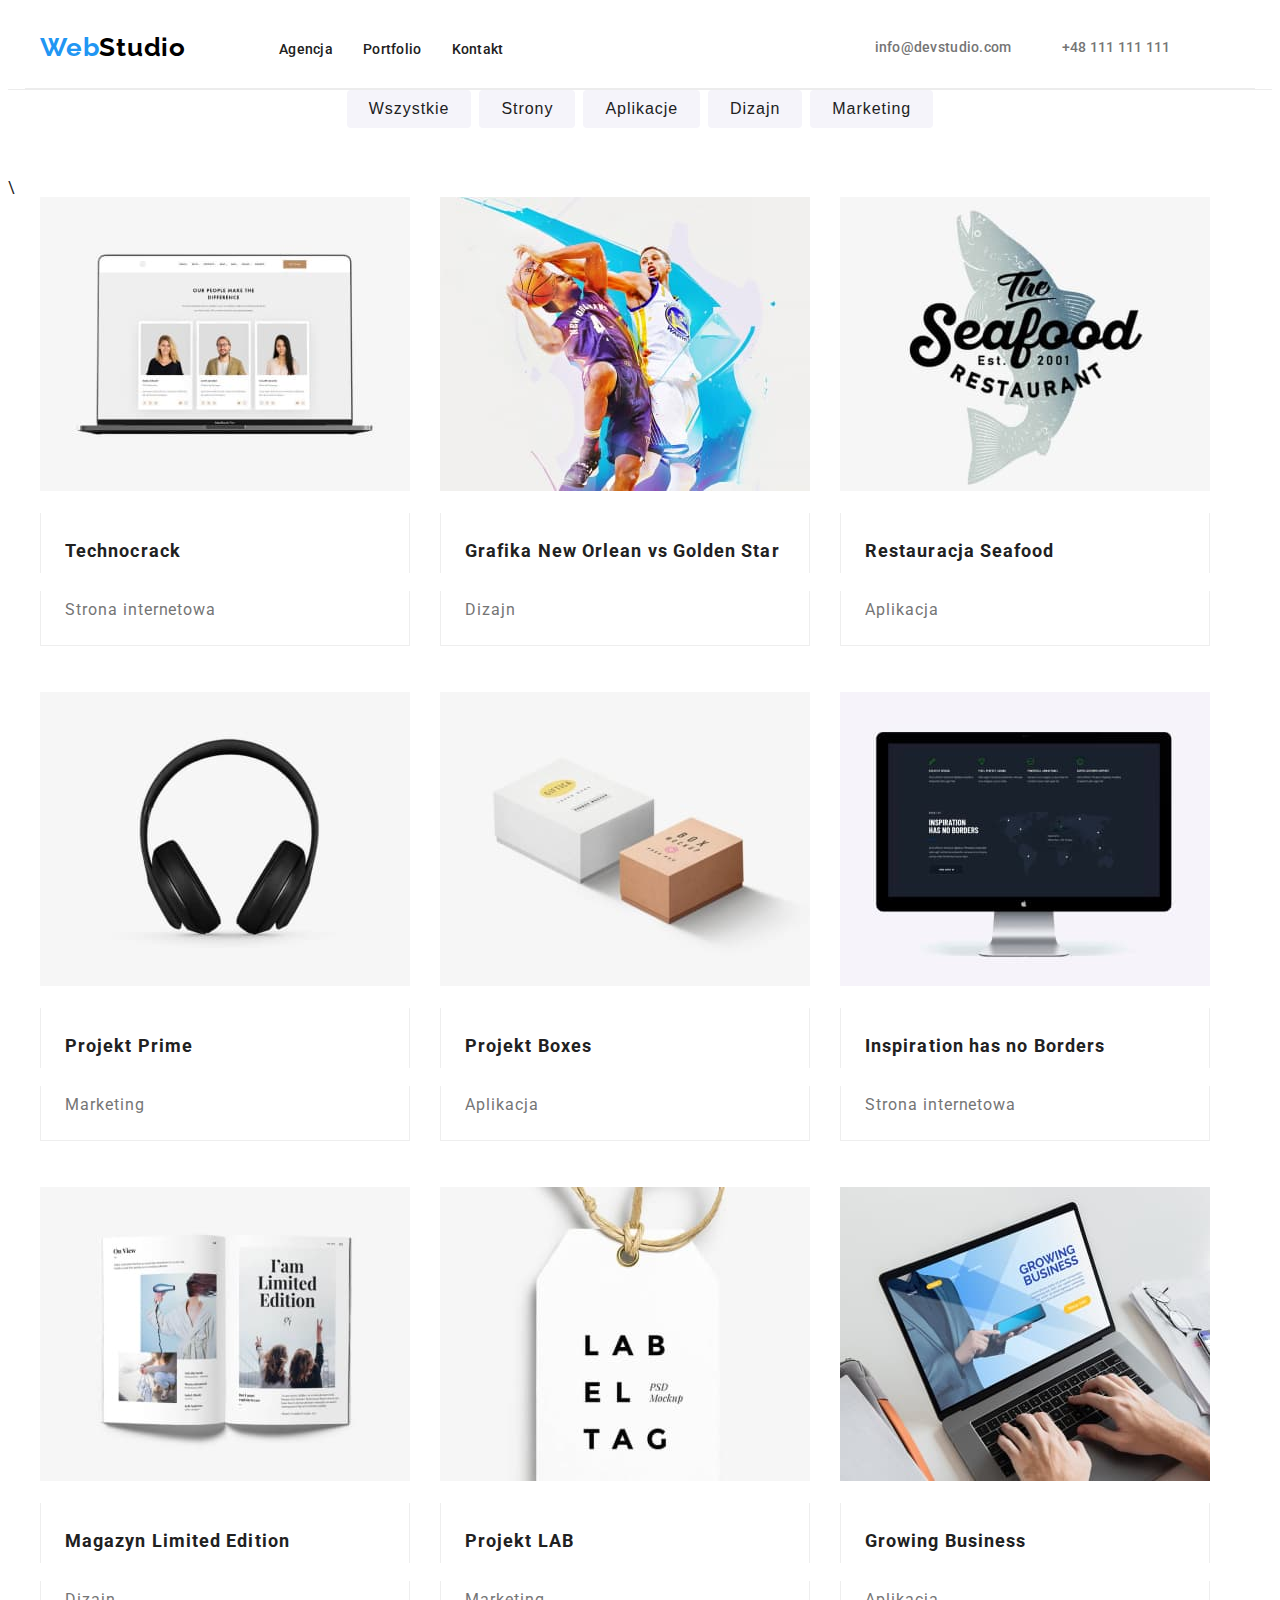
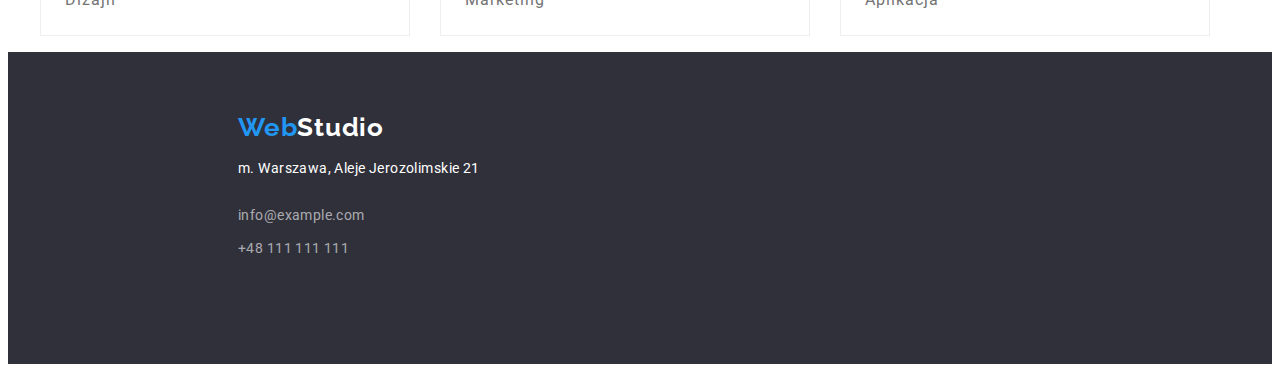
==== portfolio.html @ 18fb7ee5 "new" ====
<!DOCTYPE html>
<html lang="pl">
  <head>
    <meta charset="UTF-8" />
    <meta http-equiv="X-UA-Compatible" content="IE=edge" />
    <meta name="viewport" content="width=device-width, initial-scale=1.0" />
    <title>Portfolio</title>

    <link rel="preconnect" href="https://fonts.googleapis.com" />

    <link rel="preconnect" href="https://fonts.gstatic.com" crossorigin />
    <link
      href="https://fonts.googleapis.com/css2?family=Raleway:wght@700&family=Roboto:wght@400;500;700;900&display=swap"
      rel="stylesheet"
    />
    <link
      rel="stylesheet"
      href="https://cdnjs.cloudflare.com/ajax/libs/modern-normalize/1.1.0/modern-normalize.min.css"
      integrity="sha512-wpPYUAdjBVSE4KJnH1VR1HeZfpl1ub8YT/NKx4PuQ5NmX2tKuGu6U/JRp5y+Y8XG2tV+wKQpNHVUX03MfMFn9Q=="
      crossorigin="anonymous"
      referrerpolicy="no-referrer"
    />

    <link rel="stylesheet" href="./css/styles.css" />
  </head>
  <body>
    <!--HEADER-->
    <header class="header">
      <div class="container header-container">
        <a class="logo" href="./index.html">
          <span class="logo-color">Web</span><span>Studio</span></a
        >

        <nav class="header-contact">
          <ul class="menu-list">
            <li class="menu-item">
              <a class="menu-link" href="./index.html">Agencja</a>
            </li>
            <li><a class="menu-link" href="./portfolio.html">Portfolio</a></li>
            <li><a class="menu-link" href="#">Kontakt</a></li>
          </ul>
        </nav>

        <div class="contact-list">
          <a href="mailto:info@devstudio.com">info@devstudio.com</a>
          <a href="tel:+4811111111">+48 111 111 111</a>
        </div>
      </div>
    </header>

    <main>
      <section class="portfolio-menu">
        <div class="portfolio-list">
          <ul class="portfolio-buttons">
            <li>
              <button class="container-button" type="button">Wszystkie</button>
            </li>
           <li>           
              <button class="container-button" type="button">Strony</button>
            </li>
            <li> 
              <button class="container-button" type="button">Aplikacje</button>
            </li>
            <li> 
              <button class="container-button" type="button">Dizajn</button>
            </li>
            <li> 
              <button class="container-button" type="button">Marketing</button>
            </li>
          </ul>
        </div>
      </section>
      <!--OFFER-->\

      <section class="project-list">
        <div class="container">
          <ul class="photo-list">
            <li class="project-photo">
              <img
                class="photo-item"
                src="./images/img7.jpg"
                width="370"
                height="294"
                alt="Technocrack - foto"
              />
<div class="photo-border">
              <h3 class="photo-header">Technocrack</h3>
              <p class="photo-text">Strona internetowa</p>
    

            <li class="project-photo">
              <img
                class="photo-item"
                src="./images/img8.jpg"
                width="370"
                height="294"
                alt="Grafika New Orlean vs Golden Star - foto"
              />      
              <div class="photo-border">
              <h3 class="photo-header">Grafika New Orlean vs Golden Star</h3>
              <p class="photo-text">Dizajn</p>
            </div>
            </li>
            <li class="project-photo">
              <img
                class="photo-item"
                src="./images/img9.jpg"
                width="370"
                height="294"
                alt="Restauracja Seafood - foto"
              />
              <div class="photo-border">
              <h3 class="photo-header">Restauracja Seafood</h3>
              <p class="photo-text">Aplikacja</p>
            </div>
            </li>

            <li class="project-photo">
              <img
                class="photo-item"
                src="./images/img10.jpg"
                width="370"
                height="294"
                alt="Projekt Prime-foto"
              />
              <div class="photo-border">
              <h3 class="photo-header">Projekt Prime</h3>
              <p class="photo-text">Marketing</p>
            </div>
            </li>

            <li class="project-photo">
              <img
                class="photo-item"
                src="./images/img11.jpg"
                width="370"
                height="294"
                alt="Projekt Boxes - foto"
              />
              <div class="photo-border">
              <h3 class="photo-header">Projekt Boxes</h3>
              <p class="photo-text">Aplikacja</p>
            </div>
            </li>

            <li class="project-photo">
              <img
                class="photo-item"
                src="./images/img12.jpg"
                width="370"
                height="294"
                alt="Inspiration has no Borders - foto"
              />
              <div class="photo-border">
              <h3 class="photo-header">Inspiration has no Borders</h3>
              <p class="photo-text">Strona internetowa</p>
            </div>
            </li>

            <li class="project-photo">
              <img
                class="photo-item"
                src="./images/img13.jpg"
                width="370"
                height="294"
                alt="Magazyn Limited Edition - foto"
              />
              <div class="photo-border">
              <h3 class="photo-header">Magazyn Limited Edition</h3>
              <p class="photo-text">Dizajn</p>
            </div>
            </li>

            <li class="project-photo">
              <img
                class="photo-item"
                src="./images/img14.jpg"
                width="370"
                height="294"
                alt="Projekt LAB - foto"
              />
              <div class="photo-border">
              <h3 class="photo-header">Projekt LAB</h3>
              <p class="photo-text">Marketing</p>
            </div>

            </li>

            <li class="project-photo">
              <img
                class="photo-item"
                src="./images/img15.jpg"
                width="370"
                height="294"
                alt="Growing Business-foto"
              />
              <div class="photo-border">
              <h3 class="photo-header">Growing Business</h3>
              <p class="photo-text">Aplikacja</p>
              </div>
            </li>
          </ul>
        </div>
      </section>
    </main>

    <footer class="footer">
      <div class="container">
        <a class="logo" href="./index.html">
          <span class="logo-color">Web</span><span>Studio</span></a
        >

        <!--ADDRESS-->

        <address class="address-item">
          <p>m. Warszawa, Aleje Jerozolimskie 21</p>

          <a class="address-link" href="mailto:info@example.com"
            >info@example.com</a
          >

          <a class="address-link" href="tel:+48111111111">+48 111 111 111</a>
        </address>
      </div>
    </footer>
  </body>
</html>
---- css/styles.css ----
:root {
  --page-primary-background-color: #e5e5e5;
  --page-secondary-background-color: #2f303a;
  --page-tertiary-background-color: #f5f4fa;
  --page-quarternary-background-color: #fff;
  --object-primary-background-color: #2196f3;
  --object-secondary-background-color: #ffffff;
  --border-color: #eeeeee;
  --text-primary-color: #212121;
  --text-secondary-color: #757575;
  --text-tertiary-color: #ffffff;
  --text-quaternary-color: #000000;
  --alpha-color: #ffffff99;
  --primary-box-shadow-color: #00000026;
  --secondary-box-shadow-color: #0000001f;
  --tertiary-box-shadow-color: #00000024;
  --quarternary-box-shadow-color: #00000033;
  --header-border-bottom-color: #ececec;
}

ul {
  margin: 0px;
}

li {
  list-style: none;
  padding: 0;
  margin: 0;
}
body {
  font-family: "Roboto", sans-serif;
  color: var(--text-primary-color);
}

/* CONTAINER */
.container {
  max-width: 1200px;
  padding: 0 15px;
  margin: 0 auto;
}
.section {
  padding-top: 94px;
  padding-bottom: 94px;
}

/* HEADER */

.header {
  background-color: var(--object-secondary-background-color);
  border-bottom: 1px solid var(--header-border-bottom-color);
  min-height: 80px;
}
.header-container {
  border-bottom: 1px solid var(--header-border-bottom-color);
  padding-left: 15px;
  padding-right: 15px;
  display: flex;
  justify-content: flex-start;
  align-items: center;
}

/* SECTION LOGO */

.logo-color {
  color: var(--object-primary-background-color);
}

.logo {
  font-family: "Raleway", sans-serif;
  font-weight: 700;
  font-size: 26px;
  line-height: 1.2;
  letter-spacing: 0.03em;
  text-decoration: none;
  color: var(--text-quaternary-color);
  padding-top: 24px;
  padding-bottom: 25px;
  margin-right: 93px;
}

/* MENU */

.nav {
  display: flex;
  align-items: center;
}

.menu-list {
  list-style-type: none;
  display: flex;
  column-gap: 30px;
  margin-right: 371px;
  padding-left: 0;
  --text-primary-color: #212121;
}
.menu-item {
  color: var(--text-primary-color);
  
}
.photo-border{
  border bottom: 
  border-left: 1px;
  border-right: 1px;
  padding:
}
.menu-link {
  text-decoration: none;
  font-size: 14px;
  font-weight: 500;
  line-height: 1.14;
  letter-spacing: 0.02em;
  padding-top: 32px;
  padding-bottom: 32px;
  color: var(--text-primary-color);
}

.menu-link:hover,
.menu-link:focus {
  color: var(--object-primary-background-color);
}

/* CONTACT */

.header-contact {
  display: flex;
  align-items: center;
  gap: 50px;
  justify-content: space-between;
}

.contact-list {
  font-size: 14px;
  line-height: 1.14;
  font-weight: 500;
  letter-spacing: 0.02em;
  display: flex;
  column-gap: 50px;
  padding-top: 32px;
  padding-bottom: 32px;
  padding-left: 0;
}

.contact-list a {
  color: var(--text-secondary-color);
  text-decoration: none;
}

.contact-list a:hover,
.contact-list a:focus {
  color: var(--object-primary-background-color);
}

.slogan-container-section {
  background-color: var(--page-secondary-background-color);
  margin: 0 auto;
  text-align: center;
  padding: 200px 0;
}

.slogan-title-container {
  color: var(--text-tertiary-color);
  font-weight: 900;
  text-transform: uppercase;
  font-size: 44px;
  font-weight: 900;
  line-height: 1.4;
  letter-spacing: 0.06em;
  text-align: center;
  margin: 0 auto;
  width: 696px;
}

.slogan-button-container {
  display: block;
  font-family: "Roboto";
  font-weight: 700;
  font-size: 16px;
  line-height: 1.9;
  align-items: center;
  text-align: center;
  letter-spacing: 0.06em;
  color: var(--object-secondary-background-color);
  background-color: var(--object-primary-background-color);
  box-shadow: 0px 4px 4px var(--primary-box-shadow-color);
  border-radius: 4px;
  border: none;
  padding: 10px 40px;
  cursor: pointer;
  margin-left: auto;
  margin-right: auto;
  margin-top: 40px;
}

/* ADVANTAGE */

.advantage {
  background-color: var(--page-quarternary-background-color);
  list-style-type: none;
  display: flex;
  gap: 30px;
  padding-bottom: 94px;
}

.advantage-list {
  list-style-type: none;
  display: flex;
  padding-left: 15px;
  padding-right: 15px;
  justify-content: space-between;
  column-gap: 30px;
}

.advantage-title {
  color: var(--text-primary-color);
  font-weight: 700;
  font-size: 14px;
  line-height: 1.14;
  letter-spacing: 0.03em;
  text-transform: uppercase;
  margin-bottom: 10px;
  margin-top: 94px;
}

.advantage-text {
  color: var(--text-secondary-color);
  font-size: 14px;
  line-height: 2;
}

/* OFFER */

.offer-section {
  background-color: var(--page-quarternary-background-color);
  padding-bottom: 94px;
}

.offer-header {
  color: var(--text-primary-color);
  background-color: var(--page-quarternary-background-color);
  font-size: 36px;
  line-height: 1.16;
  letter-spacing: 0.03em;
  text-align: center;
  margin-bottom: 50px;
}
.offer-list {
  list-style-type: none;
  display: flex;
  justify-content: space-between;
  width: 100%;
  padding: 0 15px;
  margin-top: 50px;
  gap: 30px;
}

.offer-item {
  display: block;
}

.team-section {
  background-color: var(--page-tertiary-background-color);
  width: 100%;
  padding-bottom: 94px;
}

.team-header {
  color: var(--text-primary-color);
  font-size: 36px;
  line-height: 1.2;
  letter-spacing: 0.03em;
  text-align: center;
  margin-bottom: 50px;
  padding-top: 94px;
}

.team-list {
  display: flex;
  justify-content: space-between;
  width: 100%;
  padding: 0 15px;
  margin-top: 50px;
}

.team-box-img {
  background-color: var(--object-secondary-background-color);
  box-shadow: 0px 2px 1px var(--quarternary-box-shadow-color),
    0px 1px 1px var(--tertiary-box-shadow-color),
    0px 1px 3px var(--secondary-box-shadow-color);
  border-radius: 0px 0px 4px 4px;
}

.team-box-item {
  display: block;
}
.team-fig-header {
  color: var(--text-primary-color);
  font-size: 16px;
  font-weight: 500;
  line-height: 1.2;
  text-align: center;
  letter-spacing: 0.03em;
  margin: 30px auto 30px;
}

.team-fig-text {
  color: var(--text-secondary-color);
  font-size: 16px;
  line-height: 1.2;
  text-align: center;
  letter-spacing: 0.03em;
  margin: 30px auto 30px;
}

/* FOOTER */

.footer {
  background-color: var(--page-secondary-background-color);
  text-decoration: none;
  min-height: 252px;
  padding-top: 60px;
  padding-left: 215px;
}

.footer .logo {
  color: var(--text-tertiary-color);
}

.footer address {
  font-size: 14px;
  line-height: 1.7;
  letter-spacing: 0.03em;
  font-style: normal;
  display: flex;
  flex-direction: column;
  width: fit-content;
  gap: 9px;
  color: var(--text-tertiary-color);
}

.address-item {
}

.address-link {
  color: rgba(255, 255, 255, 0.6);
  text-decoration: none;
}

.address-link:hover,
.address-link:focus {
  color: var(--text-tertiary-color);
}
/*PORTFOLIO*/

.portfolio-menu {
  padding-bottom: 0;
  background-color: var(--page-quarternary-background-color);
}

.portfolio-list {
  padding-left: 15px;
  padding-right: 15px;
  padding-bottom: 50px;
}

.portfolio-buttons {
  display: flex;
  justify-content: center;
  column-gap: 8px;
  padding-left: 0;
}

.container-button {
  background-color: var(--page-tertiary-background-color);
  color: var(--text-primary-color);
  border: 0;
  border-radius: 4px;
  font-weight: 500;
  font-size: 16px;
  line-height: 1.62;
  text-align: center;
  letter-spacing: 0.06em;
  cursor: pointer;
  padding: 6px 22px;
}

/*OFFER*/

.project-list {
  padding-top: 0;
  padding-left: 15px;
  padding-right: 15px;
  background-color: var(--page-quarternary-background-color);
}
.photo-list {
  display: flex;
  flex-wrap: wrap;
  padding-left: 0;
  gap: 30px;
}

.project-item {
  display: block;
}

.project-photo {
}

.photo-description {
}

.photo-header {
  color: var(--text-primary-color);
  font-size: 18px;
  letter-spacing: 0.06em;
  line-height: 2;
  border-left: 1px solid var(--border-color);
  border-right: 1px solid var(--border-color);
  padding: 20px 24px 4px;
}

.photo-text {
  color: var(--text-secondary-color);
  font-size: 16px;
  line-height: 1.87;
  letter-spacing: 0.06em;
  border-left: 1px solid var(--border-color);
  border-right: 1px solid var(--border-color);
  border-bottom: 1px solid var(--border-color);
  padding: 4px 24px 20px;
}
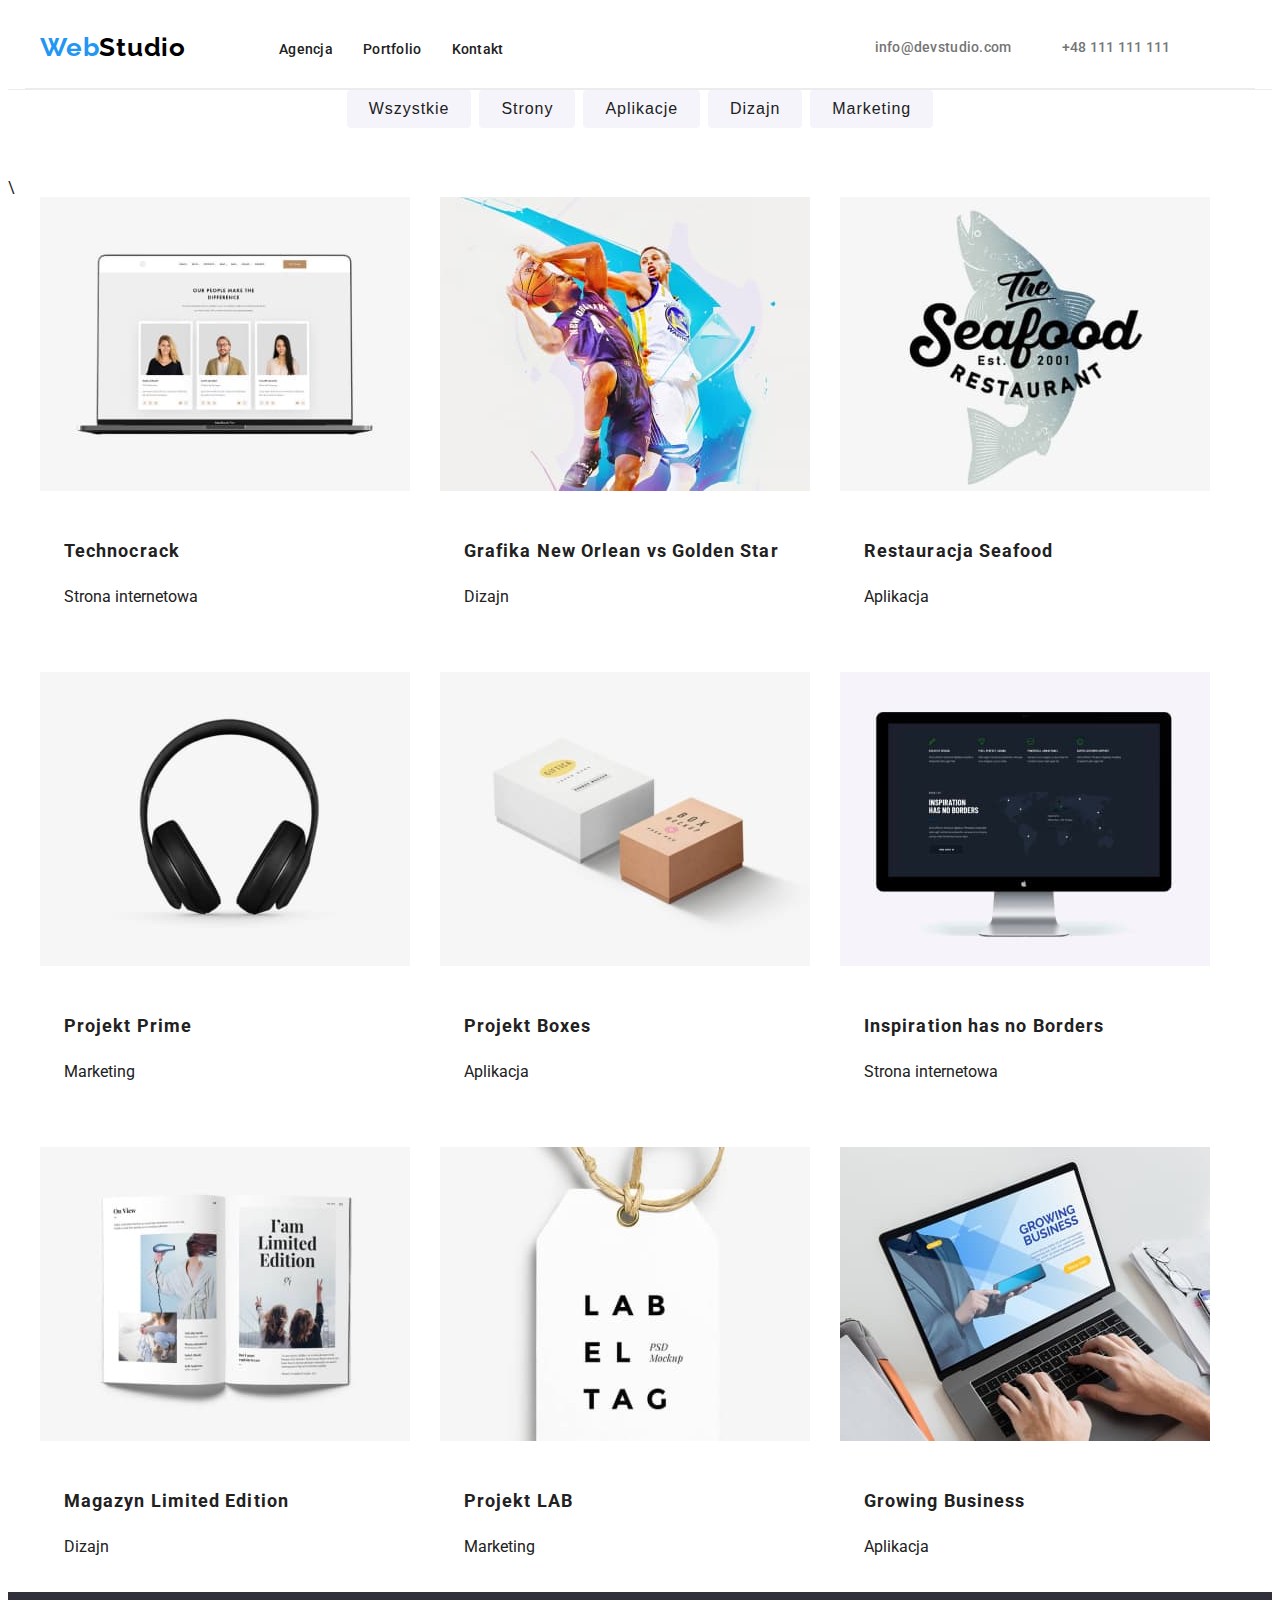
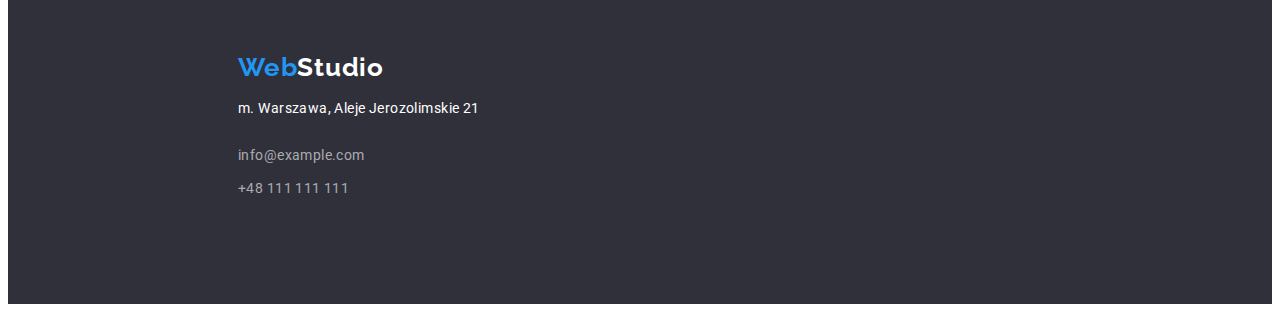
==== commit 3a2d273f: "new" ====
--- a/portfolio.html
+++ b/portfolio.html
@@ -50,7 +50,7 @@
 
     <main>
       <section class="portfolio-menu">
-        <div class="portfolio-list">
+  
           <ul class="portfolio-buttons">
             <li>
               <button class="container-button" type="button">Wszystkie</button>
@@ -68,7 +68,7 @@
               <button class="container-button" type="button">Marketing</button>
             </li>
           </ul>
-        </div>
+     
       </section>
       <!--OFFER-->\
 
--- a/css/styles.css
+++ b/css/styles.css
@@ -101,7 +101,9 @@
   border bottom: 
   border-left: 1px;
   border-right: 1px;
-  padding:
+  1px solid color; 
+   border-top: none;
+   padding: 20px 24px;
 }
 .menu-link {
   text-decoration: none;
@@ -356,18 +358,17 @@
   background-color: var(--page-quarternary-background-color);
 }
 
-.portfolio-list {
+
+.portfolio-buttons {
+  display: flex;
+  justify-content: center;
+  column-gap: 8px;
+  padding-left: 0;
   padding-left: 15px;
   padding-right: 15px;
   padding-bottom: 50px;
 }
 
-.portfolio-buttons {
-  display: flex;
-  justify-content: center;
-  column-gap: 8px;
-  padding-left: 0;
-}
 
 .container-button {
   background-color: var(--page-tertiary-background-color);
@@ -413,18 +414,12 @@
   font-size: 18px;
   letter-spacing: 0.06em;
   line-height: 2;
-  border-left: 1px solid var(--border-color);
-  border-right: 1px solid var(--border-color);
-  padding: 20px 24px 4px;
-}
+  
 
 .photo-text {
   color: var(--text-secondary-color);
   font-size: 16px;
   line-height: 1.87;
   letter-spacing: 0.06em;
-  border-left: 1px solid var(--border-color);
-  border-right: 1px solid var(--border-color);
-  border-bottom: 1px solid var(--border-color);
-  padding: 4px 24px 20px;
-}
+  
+}
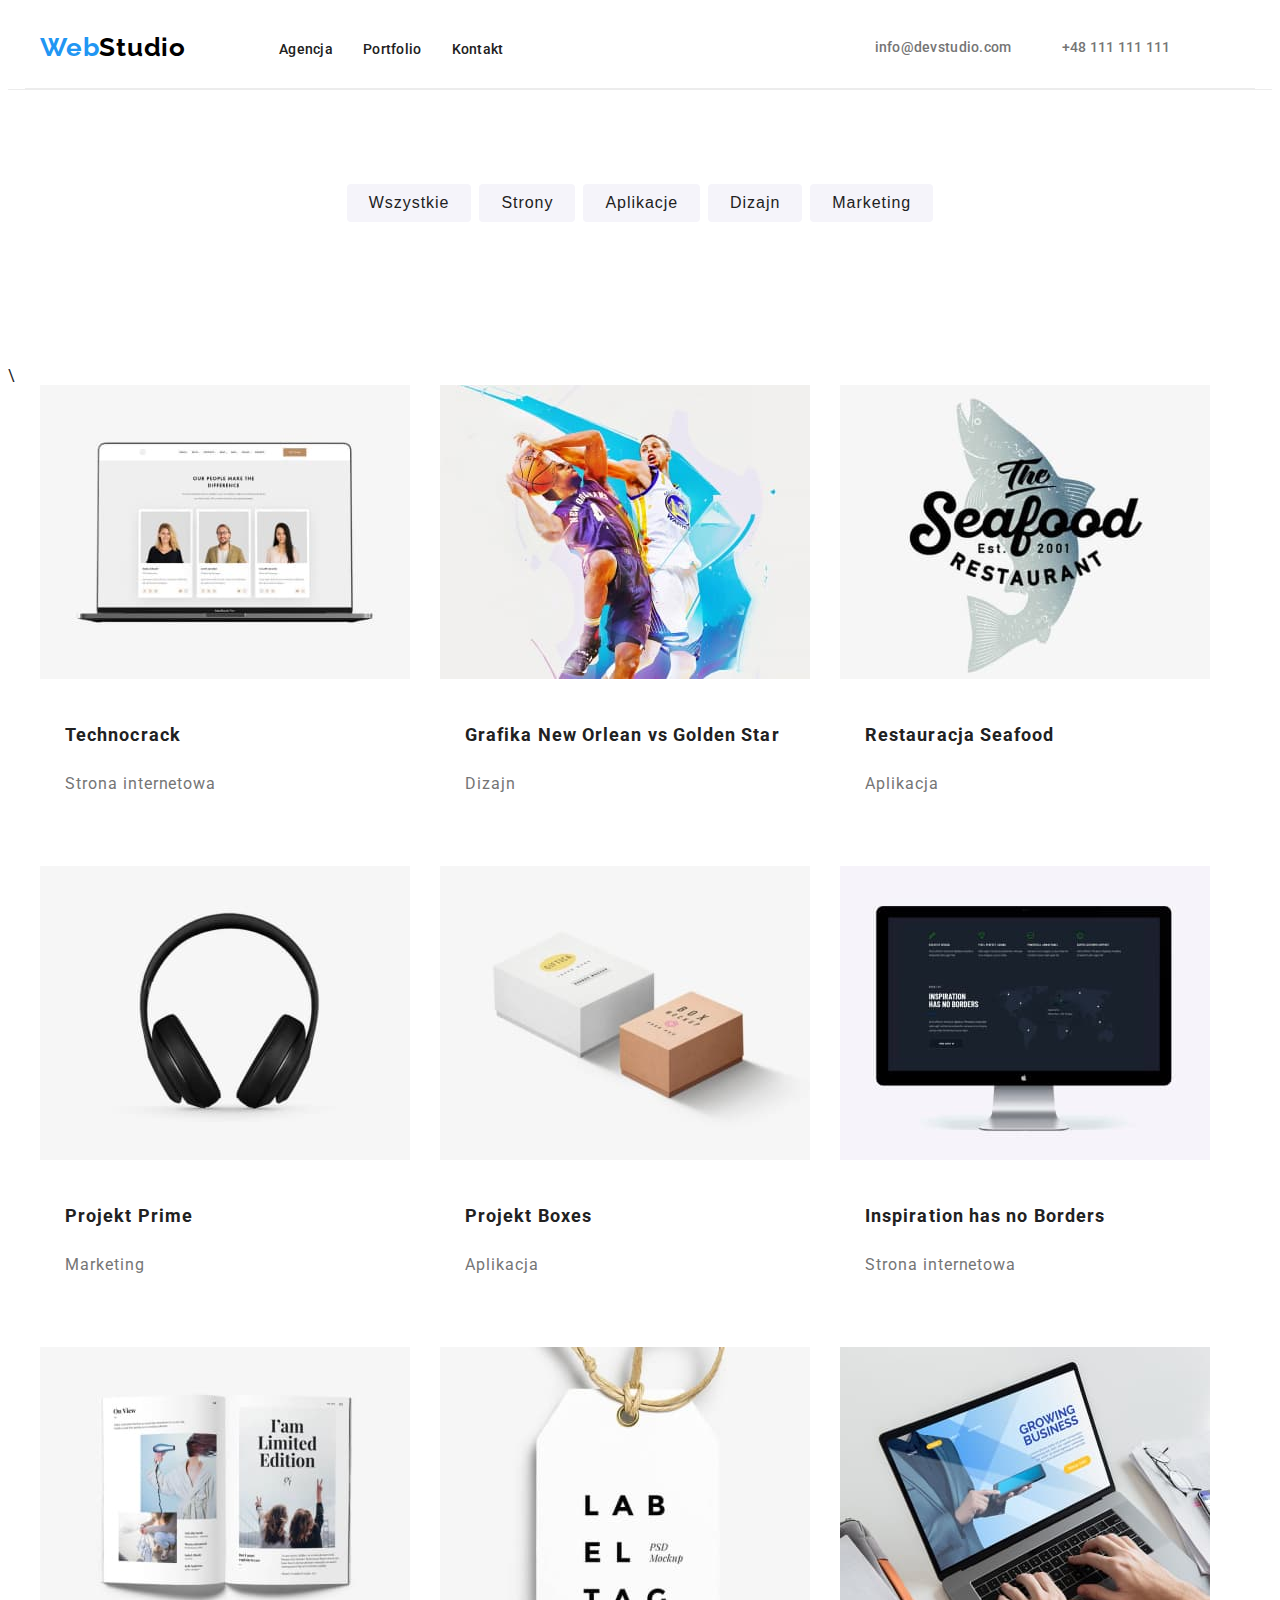
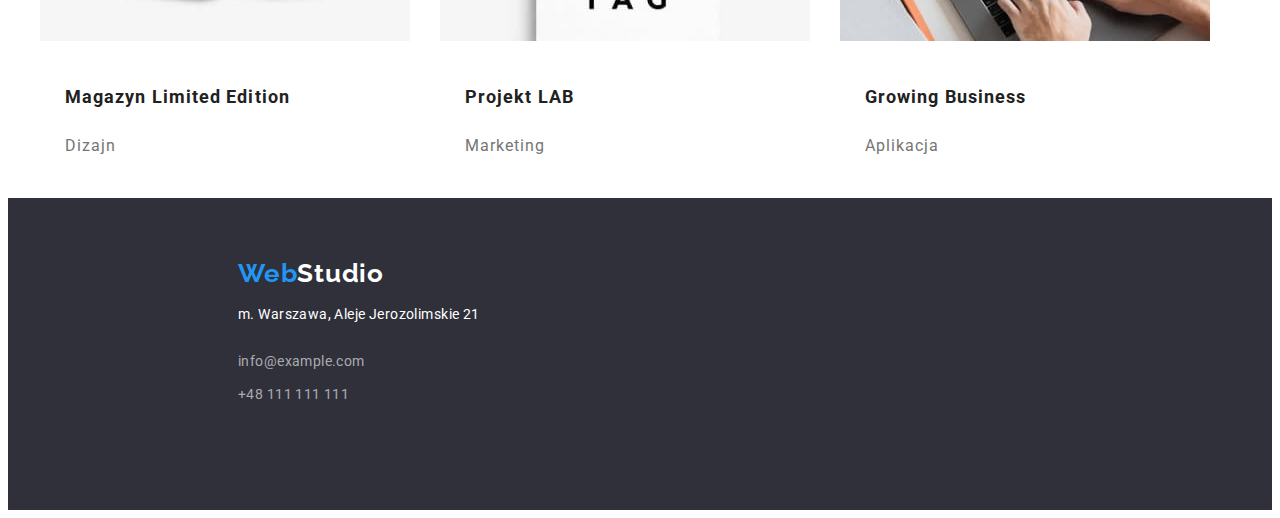
==== commit 2a2f9a04: "new" ====
--- a/portfolio.html
+++ b/portfolio.html
@@ -49,26 +49,24 @@
     </header>
 
     <main>
-      <section class="portfolio-menu">
-  
-          <ul class="portfolio-buttons">
-            <li>
-              <button class="container-button" type="button">Wszystkie</button>
-            </li>
-           <li>           
-              <button class="container-button" type="button">Strony</button>
-            </li>
-            <li> 
-              <button class="container-button" type="button">Aplikacje</button>
-            </li>
-            <li> 
-              <button class="container-button" type="button">Dizajn</button>
-            </li>
-            <li> 
-              <button class="container-button" type="button">Marketing</button>
-            </li>
-          </ul>
-     
+      <section class="portfolio-menu section">
+        <ul class="portfolio-buttons">
+          <li>
+            <button class="container-button" type="button">Wszystkie</button>
+          </li>
+          <li>
+            <button class="container-button" type="button">Strony</button>
+          </li>
+          <li>
+            <button class="container-button" type="button">Aplikacje</button>
+          </li>
+          <li>
+            <button class="container-button" type="button">Dizajn</button>
+          </li>
+          <li>
+            <button class="container-button" type="button">Marketing</button>
+          </li>
+        </ul>
       </section>
       <!--OFFER-->\
 
@@ -83,11 +81,11 @@
                 height="294"
                 alt="Technocrack - foto"
               />
-<div class="photo-border">
-              <h3 class="photo-header">Technocrack</h3>
-              <p class="photo-text">Strona internetowa</p>
-    
-
+              <div class="photo-border">
+                <h3 class="photo-header">Technocrack</h3>
+                <p class="photo-text">Strona internetowa</p>
+              </div>
+            </li>
             <li class="project-photo">
               <img
                 class="photo-item"
@@ -95,11 +93,11 @@
                 width="370"
                 height="294"
                 alt="Grafika New Orlean vs Golden Star - foto"
-              />      
-              <div class="photo-border">
-              <h3 class="photo-header">Grafika New Orlean vs Golden Star</h3>
-              <p class="photo-text">Dizajn</p>
-            </div>
+              />
+              <div class="photo-border">
+                <h3 class="photo-header">Grafika New Orlean vs Golden Star</h3>
+                <p class="photo-text">Dizajn</p>
+              </div>
             </li>
             <li class="project-photo">
               <img
@@ -110,9 +108,9 @@
                 alt="Restauracja Seafood - foto"
               />
               <div class="photo-border">
-              <h3 class="photo-header">Restauracja Seafood</h3>
-              <p class="photo-text">Aplikacja</p>
-            </div>
+                <h3 class="photo-header">Restauracja Seafood</h3>
+                <p class="photo-text">Aplikacja</p>
+              </div>
             </li>
 
             <li class="project-photo">
@@ -124,9 +122,9 @@
                 alt="Projekt Prime-foto"
               />
               <div class="photo-border">
-              <h3 class="photo-header">Projekt Prime</h3>
-              <p class="photo-text">Marketing</p>
-            </div>
+                <h3 class="photo-header">Projekt Prime</h3>
+                <p class="photo-text">Marketing</p>
+              </div>
             </li>
 
             <li class="project-photo">
@@ -138,9 +136,9 @@
                 alt="Projekt Boxes - foto"
               />
               <div class="photo-border">
-              <h3 class="photo-header">Projekt Boxes</h3>
-              <p class="photo-text">Aplikacja</p>
-            </div>
+                <h3 class="photo-header">Projekt Boxes</h3>
+                <p class="photo-text">Aplikacja</p>
+              </div>
             </li>
 
             <li class="project-photo">
@@ -152,9 +150,9 @@
                 alt="Inspiration has no Borders - foto"
               />
               <div class="photo-border">
-              <h3 class="photo-header">Inspiration has no Borders</h3>
-              <p class="photo-text">Strona internetowa</p>
-            </div>
+                <h3 class="photo-header">Inspiration has no Borders</h3>
+                <p class="photo-text">Strona internetowa</p>
+              </div>
             </li>
 
             <li class="project-photo">
@@ -166,9 +164,9 @@
                 alt="Magazyn Limited Edition - foto"
               />
               <div class="photo-border">
-              <h3 class="photo-header">Magazyn Limited Edition</h3>
-              <p class="photo-text">Dizajn</p>
-            </div>
+                <h3 class="photo-header">Magazyn Limited Edition</h3>
+                <p class="photo-text">Dizajn</p>
+              </div>
             </li>
 
             <li class="project-photo">
@@ -180,10 +178,9 @@
                 alt="Projekt LAB - foto"
               />
               <div class="photo-border">
-              <h3 class="photo-header">Projekt LAB</h3>
-              <p class="photo-text">Marketing</p>
-            </div>
-
+                <h3 class="photo-header">Projekt LAB</h3>
+                <p class="photo-text">Marketing</p>
+              </div>
             </li>
 
             <li class="project-photo">
@@ -195,8 +192,8 @@
                 alt="Growing Business-foto"
               />
               <div class="photo-border">
-              <h3 class="photo-header">Growing Business</h3>
-              <p class="photo-text">Aplikacja</p>
+                <h3 class="photo-header">Growing Business</h3>
+                <p class="photo-text">Aplikacja</p>
               </div>
             </li>
           </ul>
--- a/css/styles.css
+++ b/css/styles.css
@@ -95,16 +95,13 @@
 }
 .menu-item {
   color: var(--text-primary-color);
-  
-}
-.photo-border{
-  border bottom: 
-  border-left: 1px;
-  border-right: 1px;
-  1px solid color; 
-   border-top: none;
-   padding: 20px 24px;
-}
+}
+.photo-border {
+  padding: 20px 24px;
+  border: 1px solid #ffffff;
+  border-top: none;
+}
+
 .menu-link {
   text-decoration: none;
   font-size: 14px;
@@ -353,11 +350,10 @@
 }
 /*PORTFOLIO*/
 
-.portfolio-menu {
+.portfolio-menu section {
   padding-bottom: 0;
   background-color: var(--page-quarternary-background-color);
 }
-
 
 .portfolio-buttons {
   display: flex;
@@ -369,7 +365,6 @@
   padding-bottom: 50px;
 }
 
-
 .container-button {
   background-color: var(--page-tertiary-background-color);
   color: var(--text-primary-color);
@@ -399,7 +394,7 @@
   gap: 30px;
 }
 
-.project-item {
+.photo-item {
   display: block;
 }
 
@@ -414,12 +409,12 @@
   font-size: 18px;
   letter-spacing: 0.06em;
   line-height: 2;
-  
+  margin-bottom: 4px;
+}
 
 .photo-text {
   color: var(--text-secondary-color);
   font-size: 16px;
   line-height: 1.87;
   letter-spacing: 0.06em;
-  
-}
+}
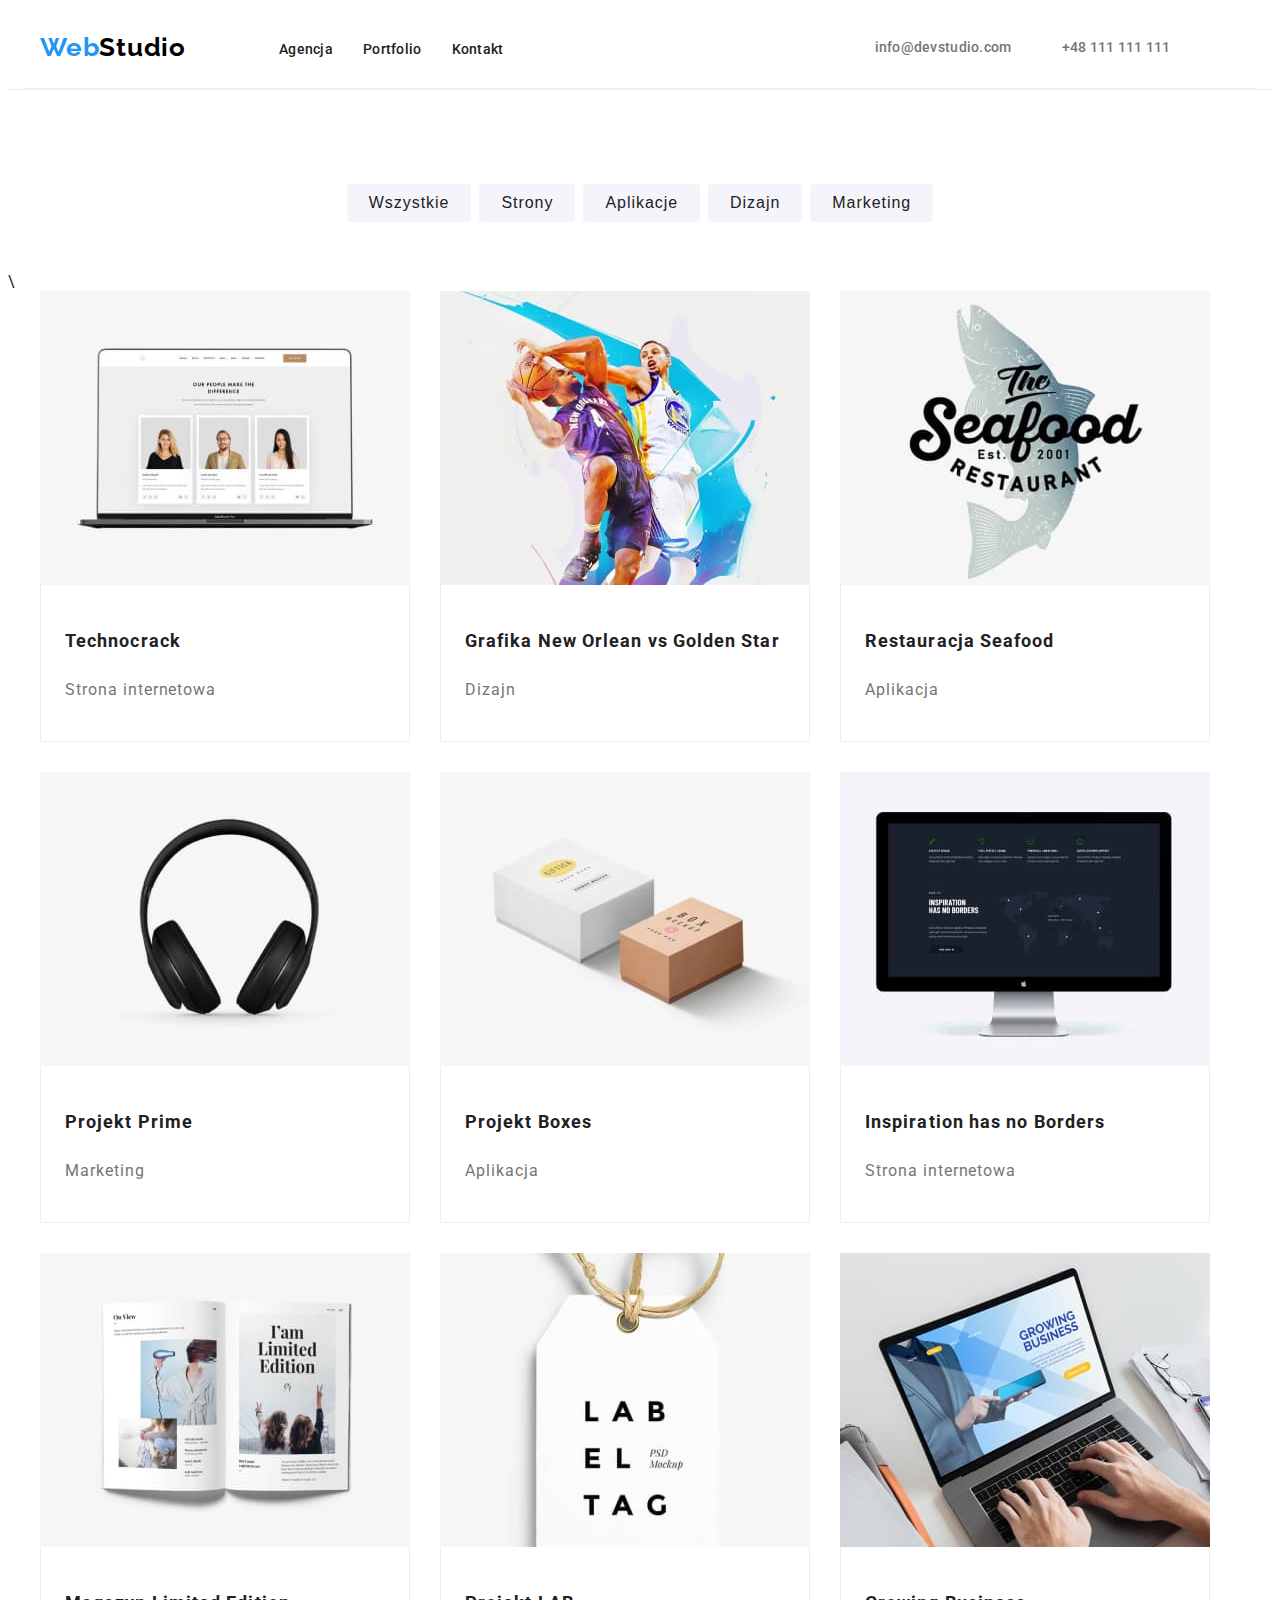
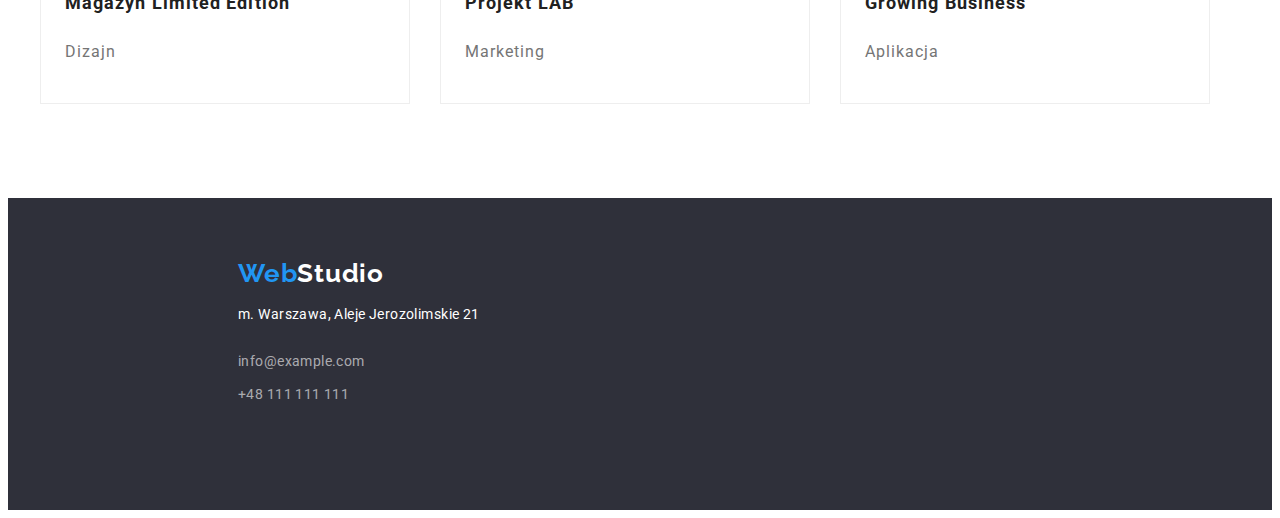
==== commit d1d44949: "new" ====
--- a/portfolio.html
+++ b/portfolio.html
@@ -67,137 +67,140 @@
             <button class="container-button" type="button">Marketing</button>
           </li>
         </ul>
-      </section>
-      <!--OFFER-->\
-
-      <section class="project-list">
-        <div class="container">
-          <ul class="photo-list">
-            <li class="project-photo">
-              <img
-                class="photo-item"
-                src="./images/img7.jpg"
-                width="370"
-                height="294"
-                alt="Technocrack - foto"
-              />
-              <div class="photo-border">
-                <h3 class="photo-header">Technocrack</h3>
-                <p class="photo-text">Strona internetowa</p>
-              </div>
-            </li>
-            <li class="project-photo">
-              <img
-                class="photo-item"
-                src="./images/img8.jpg"
-                width="370"
-                height="294"
-                alt="Grafika New Orlean vs Golden Star - foto"
-              />
-              <div class="photo-border">
-                <h3 class="photo-header">Grafika New Orlean vs Golden Star</h3>
-                <p class="photo-text">Dizajn</p>
-              </div>
-            </li>
-            <li class="project-photo">
-              <img
-                class="photo-item"
-                src="./images/img9.jpg"
-                width="370"
-                height="294"
-                alt="Restauracja Seafood - foto"
-              />
-              <div class="photo-border">
-                <h3 class="photo-header">Restauracja Seafood</h3>
-                <p class="photo-text">Aplikacja</p>
-              </div>
-            </li>
-
-            <li class="project-photo">
-              <img
-                class="photo-item"
-                src="./images/img10.jpg"
-                width="370"
-                height="294"
-                alt="Projekt Prime-foto"
-              />
-              <div class="photo-border">
-                <h3 class="photo-header">Projekt Prime</h3>
-                <p class="photo-text">Marketing</p>
-              </div>
-            </li>
-
-            <li class="project-photo">
-              <img
-                class="photo-item"
-                src="./images/img11.jpg"
-                width="370"
-                height="294"
-                alt="Projekt Boxes - foto"
-              />
-              <div class="photo-border">
-                <h3 class="photo-header">Projekt Boxes</h3>
-                <p class="photo-text">Aplikacja</p>
-              </div>
-            </li>
-
-            <li class="project-photo">
-              <img
-                class="photo-item"
-                src="./images/img12.jpg"
-                width="370"
-                height="294"
-                alt="Inspiration has no Borders - foto"
-              />
-              <div class="photo-border">
-                <h3 class="photo-header">Inspiration has no Borders</h3>
-                <p class="photo-text">Strona internetowa</p>
-              </div>
-            </li>
-
-            <li class="project-photo">
-              <img
-                class="photo-item"
-                src="./images/img13.jpg"
-                width="370"
-                height="294"
-                alt="Magazyn Limited Edition - foto"
-              />
-              <div class="photo-border">
-                <h3 class="photo-header">Magazyn Limited Edition</h3>
-                <p class="photo-text">Dizajn</p>
-              </div>
-            </li>
-
-            <li class="project-photo">
-              <img
-                class="photo-item"
-                src="./images/img14.jpg"
-                width="370"
-                height="294"
-                alt="Projekt LAB - foto"
-              />
-              <div class="photo-border">
-                <h3 class="photo-header">Projekt LAB</h3>
-                <p class="photo-text">Marketing</p>
-              </div>
-            </li>
-
-            <li class="project-photo">
-              <img
-                class="photo-item"
-                src="./images/img15.jpg"
-                width="370"
-                height="294"
-                alt="Growing Business-foto"
-              />
-              <div class="photo-border">
-                <h3 class="photo-header">Growing Business</h3>
-                <p class="photo-text">Aplikacja</p>
-              </div>
-            </li>
-          </ul>
-        </div>
+
+        <!--OFFER-->\
+
+        <section class="project-list">
+          <div class="container">
+            <ul class="photo-list">
+              <li class="project-photo">
+                <img
+                  class="photo-item"
+                  src="./images/img7.jpg"
+                  width="370"
+                  height="294"
+                  alt="Technocrack - foto"
+                />
+                <div class="photo-border">
+                  <h3 class="photo-header">Technocrack</h3>
+                  <p class="photo-text">Strona internetowa</p>
+                </div>
+              </li>
+              <li class="project-photo">
+                <img
+                  class="photo-item"
+                  src="./images/img8.jpg"
+                  width="370"
+                  height="294"
+                  alt="Grafika New Orlean vs Golden Star - foto"
+                />
+                <div class="photo-border">
+                  <h3 class="photo-header">
+                    Grafika New Orlean vs Golden Star
+                  </h3>
+                  <p class="photo-text">Dizajn</p>
+                </div>
+              </li>
+              <li class="project-photo">
+                <img
+                  class="photo-item"
+                  src="./images/img9.jpg"
+                  width="370"
+                  height="294"
+                  alt="Restauracja Seafood - foto"
+                />
+                <div class="photo-border">
+                  <h3 class="photo-header">Restauracja Seafood</h3>
+                  <p class="photo-text">Aplikacja</p>
+                </div>
+              </li>
+
+              <li class="project-photo">
+                <img
+                  class="photo-item"
+                  src="./images/img10.jpg"
+                  width="370"
+                  height="294"
+                  alt="Projekt Prime-foto"
+                />
+                <div class="photo-border">
+                  <h3 class="photo-header">Projekt Prime</h3>
+                  <p class="photo-text">Marketing</p>
+                </div>
+              </li>
+
+              <li class="project-photo">
+                <img
+                  class="photo-item"
+                  src="./images/img11.jpg"
+                  width="370"
+                  height="294"
+                  alt="Projekt Boxes - foto"
+                />
+                <div class="photo-border">
+                  <h3 class="photo-header">Projekt Boxes</h3>
+                  <p class="photo-text">Aplikacja</p>
+                </div>
+              </li>
+
+              <li class="project-photo">
+                <img
+                  class="photo-item"
+                  src="./images/img12.jpg"
+                  width="370"
+                  height="294"
+                  alt="Inspiration has no Borders - foto"
+                />
+                <div class="photo-border">
+                  <h3 class="photo-header">Inspiration has no Borders</h3>
+                  <p class="photo-text">Strona internetowa</p>
+                </div>
+              </li>
+
+              <li class="project-photo">
+                <img
+                  class="photo-item"
+                  src="./images/img13.jpg"
+                  width="370"
+                  height="294"
+                  alt="Magazyn Limited Edition - foto"
+                />
+                <div class="photo-border">
+                  <h3 class="photo-header">Magazyn Limited Edition</h3>
+                  <p class="photo-text">Dizajn</p>
+                </div>
+              </li>
+
+              <li class="project-photo">
+                <img
+                  class="photo-item"
+                  src="./images/img14.jpg"
+                  width="370"
+                  height="294"
+                  alt="Projekt LAB - foto"
+                />
+                <div class="photo-border">
+                  <h3 class="photo-header">Projekt LAB</h3>
+                  <p class="photo-text">Marketing</p>
+                </div>
+              </li>
+
+              <li class="project-photo">
+                <img
+                  class="photo-item"
+                  src="./images/img15.jpg"
+                  width="370"
+                  height="294"
+                  alt="Growing Business-foto"
+                />
+                <div class="photo-border">
+                  <h3 class="photo-header">Growing Business</h3>
+                  <p class="photo-text">Aplikacja</p>
+                </div>
+              </li>
+            </ul>
+          </div>
+        </section>
       </section>
     </main>
 
--- a/css/styles.css
+++ b/css/styles.css
@@ -96,11 +96,6 @@
 .menu-item {
   color: var(--text-primary-color);
 }
-.photo-border {
-  padding: 20px 24px;
-  border: 1px solid #ffffff;
-  border-top: none;
-}
 
 .menu-link {
   text-decoration: none;
@@ -401,9 +396,12 @@
 .project-photo {
 }
 
-.photo-description {
-}
-
+.photo-border {
+  letter-spacing: 0.06em;
+  padding: 20px 24px;
+  border: 1px solid var(--border-color);
+  border-top: none;
+}
 .photo-header {
   color: var(--text-primary-color);
   font-size: 18px;
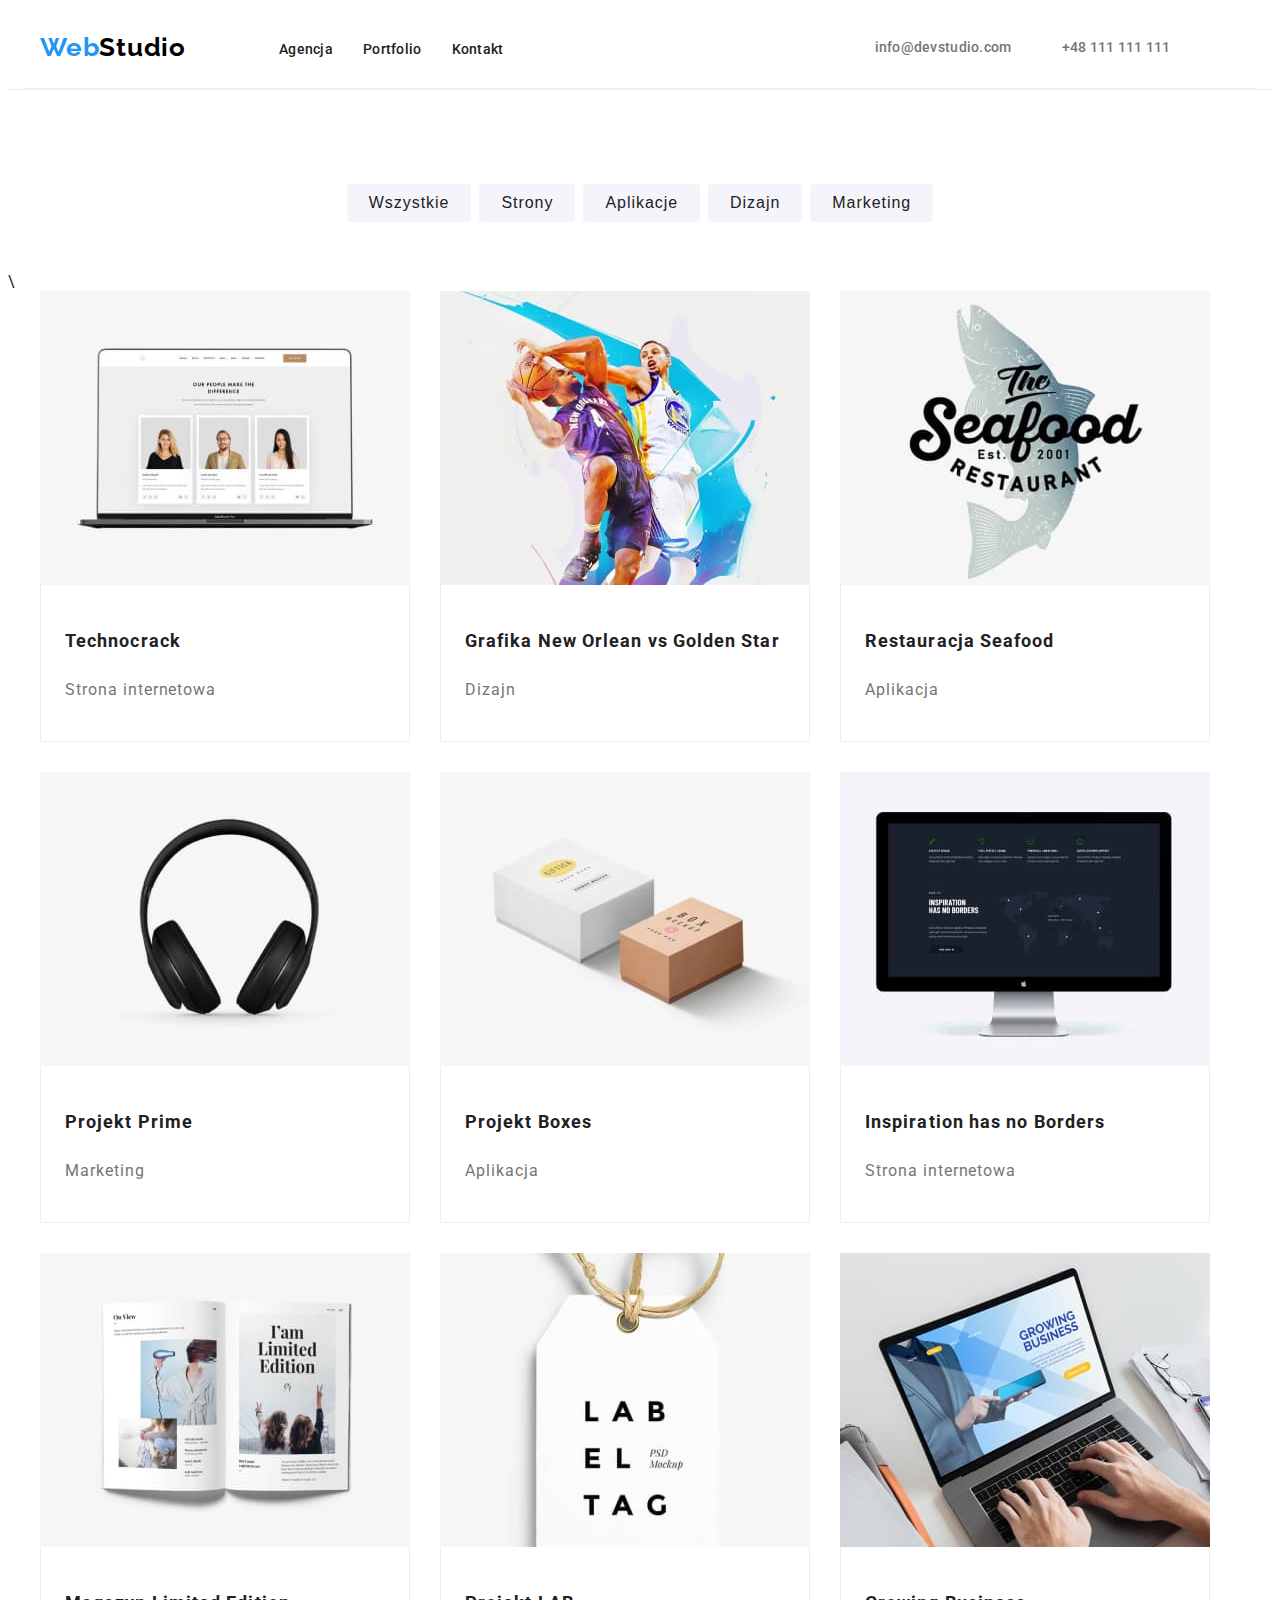
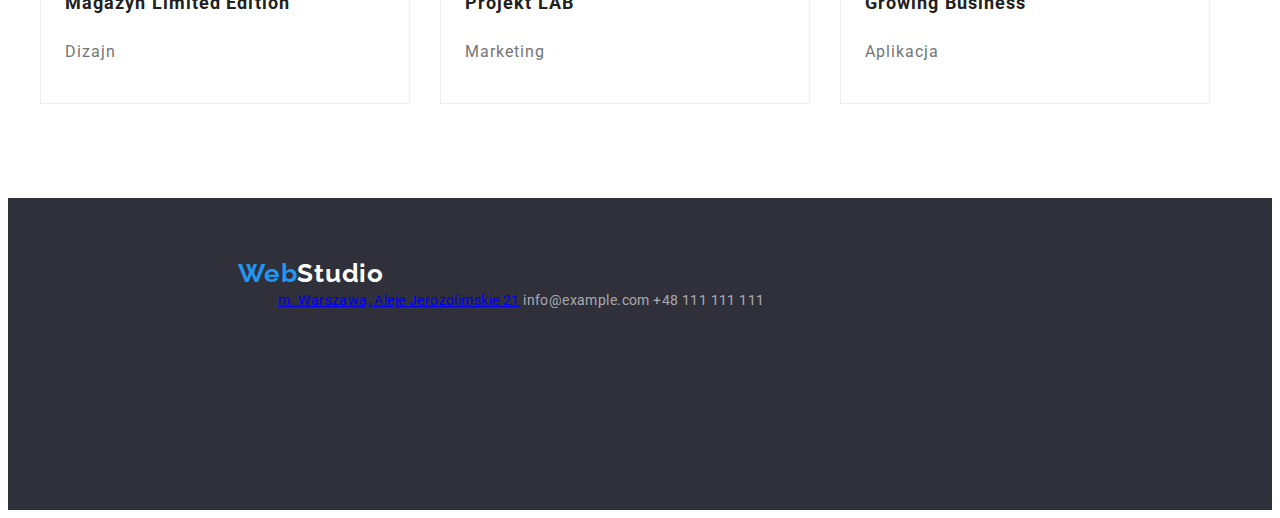
==== commit ca98d799: "new" ====
--- a/portfolio.html
+++ b/portfolio.html
@@ -49,158 +49,157 @@
     </header>
 
     <main>
-      <section class="portfolio-menu section">
-        <ul class="portfolio-buttons">
-          <li>
-            <button class="container-button" type="button">Wszystkie</button>
-          </li>
-          <li>
-            <button class="container-button" type="button">Strony</button>
-          </li>
-          <li>
-            <button class="container-button" type="button">Aplikacje</button>
-          </li>
-          <li>
-            <button class="container-button" type="button">Dizajn</button>
-          </li>
-          <li>
-            <button class="container-button" type="button">Marketing</button>
-          </li>
-        </ul>
+      <section class="section">
+        <div class="container">
+          <ul class="portfolio-buttons">
+            <li>
+              <button class="container-button" type="button">Wszystkie</button>
+            </li>
+            <li>
+              <button class="container-button" type="button">Strony</button>
+            </li>
+            <li>
+              <button class="container-button" type="button">Aplikacje</button>
+            </li>
+            <li>
+              <button class="container-button" type="button">Dizajn</button>
+            </li>
+            <li>
+              <button class="container-button" type="button">Marketing</button>
+            </li>
+          </ul>
+        </div>
 
         <!--OFFER-->\
 
-        <section class="project-list">
-          <div class="container">
-            <ul class="photo-list">
-              <li class="project-photo">
-                <img
-                  class="photo-item"
-                  src="./images/img7.jpg"
-                  width="370"
-                  height="294"
-                  alt="Technocrack - foto"
-                />
-                <div class="photo-border">
-                  <h3 class="photo-header">Technocrack</h3>
-                  <p class="photo-text">Strona internetowa</p>
-                </div>
-              </li>
-              <li class="project-photo">
-                <img
-                  class="photo-item"
-                  src="./images/img8.jpg"
-                  width="370"
-                  height="294"
-                  alt="Grafika New Orlean vs Golden Star - foto"
-                />
-                <div class="photo-border">
-                  <h3 class="photo-header">
-                    Grafika New Orlean vs Golden Star
-                  </h3>
-                  <p class="photo-text">Dizajn</p>
-                </div>
-              </li>
-              <li class="project-photo">
-                <img
-                  class="photo-item"
-                  src="./images/img9.jpg"
-                  width="370"
-                  height="294"
-                  alt="Restauracja Seafood - foto"
-                />
-                <div class="photo-border">
-                  <h3 class="photo-header">Restauracja Seafood</h3>
-                  <p class="photo-text">Aplikacja</p>
-                </div>
-              </li>
-
-              <li class="project-photo">
-                <img
-                  class="photo-item"
-                  src="./images/img10.jpg"
-                  width="370"
-                  height="294"
-                  alt="Projekt Prime-foto"
-                />
-                <div class="photo-border">
-                  <h3 class="photo-header">Projekt Prime</h3>
-                  <p class="photo-text">Marketing</p>
-                </div>
-              </li>
-
-              <li class="project-photo">
-                <img
-                  class="photo-item"
-                  src="./images/img11.jpg"
-                  width="370"
-                  height="294"
-                  alt="Projekt Boxes - foto"
-                />
-                <div class="photo-border">
-                  <h3 class="photo-header">Projekt Boxes</h3>
-                  <p class="photo-text">Aplikacja</p>
-                </div>
-              </li>
-
-              <li class="project-photo">
-                <img
-                  class="photo-item"
-                  src="./images/img12.jpg"
-                  width="370"
-                  height="294"
-                  alt="Inspiration has no Borders - foto"
-                />
-                <div class="photo-border">
-                  <h3 class="photo-header">Inspiration has no Borders</h3>
-                  <p class="photo-text">Strona internetowa</p>
-                </div>
-              </li>
-
-              <li class="project-photo">
-                <img
-                  class="photo-item"
-                  src="./images/img13.jpg"
-                  width="370"
-                  height="294"
-                  alt="Magazyn Limited Edition - foto"
-                />
-                <div class="photo-border">
-                  <h3 class="photo-header">Magazyn Limited Edition</h3>
-                  <p class="photo-text">Dizajn</p>
-                </div>
-              </li>
-
-              <li class="project-photo">
-                <img
-                  class="photo-item"
-                  src="./images/img14.jpg"
-                  width="370"
-                  height="294"
-                  alt="Projekt LAB - foto"
-                />
-                <div class="photo-border">
-                  <h3 class="photo-header">Projekt LAB</h3>
-                  <p class="photo-text">Marketing</p>
-                </div>
-              </li>
-
-              <li class="project-photo">
-                <img
-                  class="photo-item"
-                  src="./images/img15.jpg"
-                  width="370"
-                  height="294"
-                  alt="Growing Business-foto"
-                />
-                <div class="photo-border">
-                  <h3 class="photo-header">Growing Business</h3>
-                  <p class="photo-text">Aplikacja</p>
-                </div>
-              </li>
-            </ul>
-          </div>
-        </section>
+        <div class="container">
+          <ul class="photo-list">
+            <li class="project-photo">
+              <img
+                class="photo-item"
+                src="./images/img7.jpg"
+                width="370"
+                height="294"
+                alt="Technocrack - foto"
+              />
+
+              <div class="photo-border">
+                <h3 class="photo-header">Technocrack</h3>
+                <p class="photo-text">Strona internetowa</p>
+              </div>
+            </li>
+            <li class="project-photo">
+              <img
+                class="photo-item"
+                src="./images/img8.jpg"
+                width="370"
+                height="294"
+                alt="Grafika New Orlean vs Golden Star - foto"
+              />
+              <div class="photo-border">
+                <h3 class="photo-header">Grafika New Orlean vs Golden Star</h3>
+                <p class="photo-text">Dizajn</p>
+              </div>
+            </li>
+            <li class="project-photo">
+              <img
+                class="photo-item"
+                src="./images/img9.jpg"
+                width="370"
+                height="294"
+                alt="Restauracja Seafood - foto"
+              />
+              <div class="photo-border">
+                <h3 class="photo-header">Restauracja Seafood</h3>
+                <p class="photo-text">Aplikacja</p>
+              </div>
+            </li>
+
+            <li class="project-photo">
+              <img
+                class="photo-item"
+                src="./images/img10.jpg"
+                width="370"
+                height="294"
+                alt="Projekt Prime-foto"
+              />
+              <div class="photo-border">
+                <h3 class="photo-header">Projekt Prime</h3>
+                <p class="photo-text">Marketing</p>
+              </div>
+            </li>
+
+            <li class="project-photo">
+              <img
+                class="photo-item"
+                src="./images/img11.jpg"
+                width="370"
+                height="294"
+                alt="Projekt Boxes - foto"
+              />
+              <div class="photo-border">
+                <h3 class="photo-header">Projekt Boxes</h3>
+                <p class="photo-text">Aplikacja</p>
+              </div>
+            </li>
+
+            <li class="project-photo">
+              <img
+                class="photo-item"
+                src="./images/img12.jpg"
+                width="370"
+                height="294"
+                alt="Inspiration has no Borders - foto"
+              />
+              <div class="photo-border">
+                <h3 class="photo-header">Inspiration has no Borders</h3>
+                <p class="photo-text">Strona internetowa</p>
+              </div>
+            </li>
+
+            <li class="project-photo">
+              <img
+                class="photo-item"
+                src="./images/img13.jpg"
+                width="370"
+                height="294"
+                alt="Magazyn Limited Edition - foto"
+              />
+              <div class="photo-border">
+                <h3 class="photo-header">Magazyn Limited Edition</h3>
+                <p class="photo-text">Dizajn</p>
+              </div>
+            </li>
+
+            <li class="project-photo">
+              <img
+                class="photo-item"
+                src="./images/img14.jpg"
+                width="370"
+                height="294"
+                alt="Projekt LAB - foto"
+              />
+              <div class="photo-border">
+                <h3 class="photo-header">Projekt LAB</h3>
+                <p class="photo-text">Marketing</p>
+              </div>
+            </li>
+
+            <li class="project-photo">
+              <img
+                class="photo-item"
+                src="./images/img15.jpg"
+                width="370"
+                height="294"
+                alt="Growing Business-foto"
+              />
+              <div class="photo-border">
+                <h3 class="photo-header">Growing Business</h3>
+                <p class="photo-text">Aplikacja</p>
+              </div>
+            </li>
+          </ul>
+        </div>
       </section>
     </main>
 
@@ -211,15 +210,25 @@
         >
 
         <!--ADDRESS-->
-
         <address class="address-item">
-          <p>m. Warszawa, Aleje Jerozolimskie 21</p>
-
-          <a class="address-link" href="mailto:info@example.com"
-            >info@example.com</a
-          >
-
-          <a class="address-link" href="tel:+48111111111">+48 111 111 111</a>
+          <ul class="address-list">
+            <li>
+              <a
+                class="address-style"
+                href="https://goo.gl/maps/rMT2Ymf6yajYnDqk7"
+              >
+                m. Warszawa, Aleje Jerozolimskie 21</a
+              >
+
+              <a class="address-link" href="mailto:info@example.com"
+                >info@example.com</a
+              >
+
+              <a class="address-link" href="tel:+48111111111"
+                >+48 111 111 111</a
+              >
+            </li>
+          </ul>
         </address>
       </div>
     </footer>
--- a/css/styles.css
+++ b/css/styles.css
@@ -334,6 +334,11 @@
 .address-item {
 }
 
+.address-list {
+}
+.address-style {
+}
+
 .address-link {
   color: rgba(255, 255, 255, 0.6);
   text-decoration: none;
@@ -344,11 +349,6 @@
   color: var(--text-tertiary-color);
 }
 /*PORTFOLIO*/
-
-.portfolio-menu section {
-  padding-bottom: 0;
-  background-color: var(--page-quarternary-background-color);
-}
 
 .portfolio-buttons {
   display: flex;
@@ -357,7 +357,7 @@
   padding-left: 0;
   padding-left: 15px;
   padding-right: 15px;
-  padding-bottom: 50px;
+  margin-bottom: 50px;
 }
 
 .container-button {
@@ -376,12 +376,6 @@
 
 /*OFFER*/
 
-.project-list {
-  padding-top: 0;
-  padding-left: 15px;
-  padding-right: 15px;
-  background-color: var(--page-quarternary-background-color);
-}
 .photo-list {
   display: flex;
   flex-wrap: wrap;
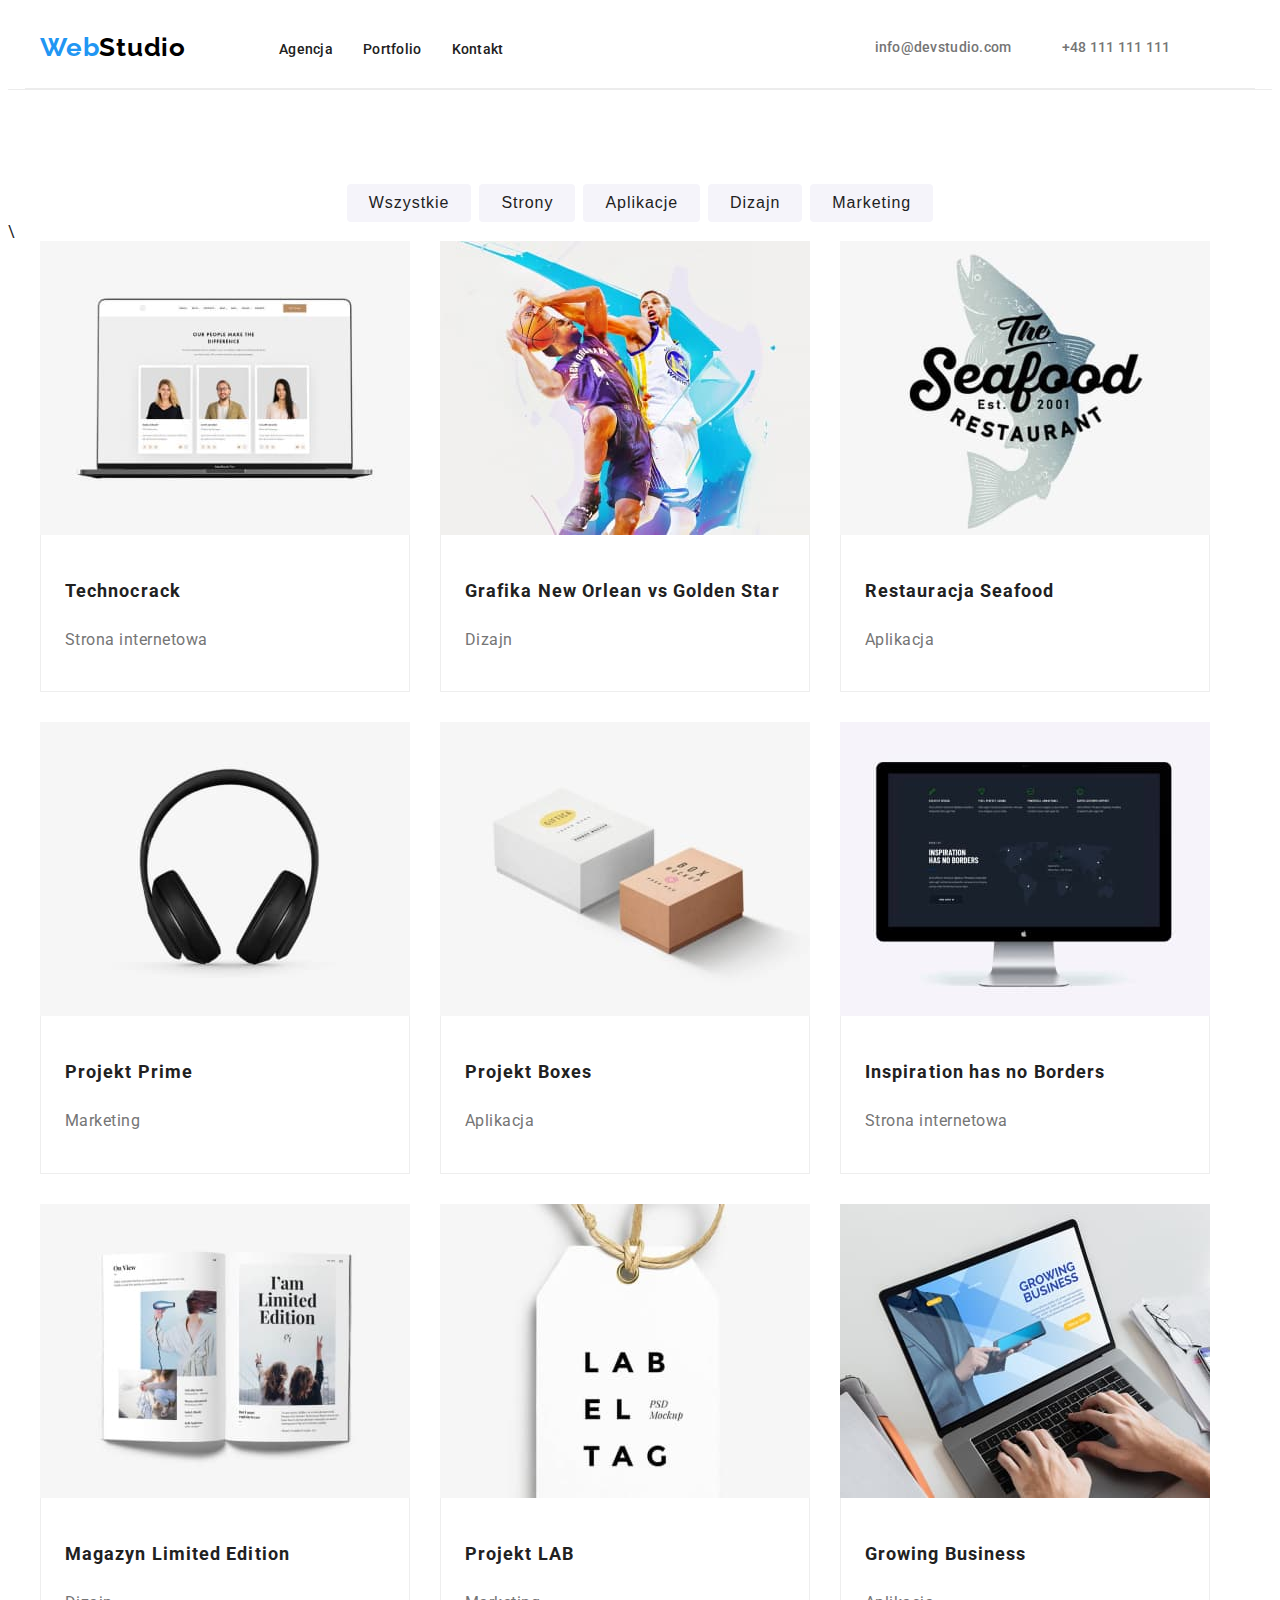
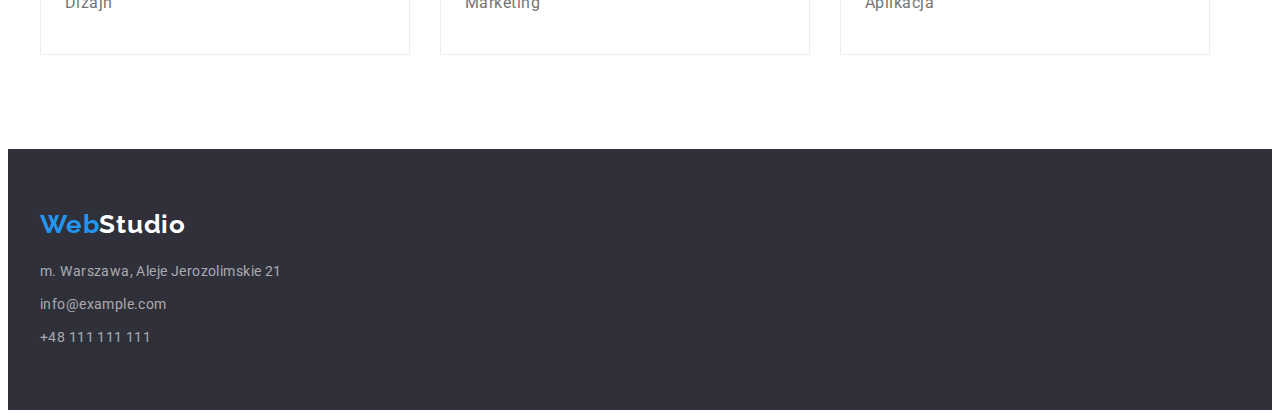
==== commit 4ca40489: "new" ====
--- a/portfolio.html
+++ b/portfolio.html
@@ -49,7 +49,7 @@
     </header>
 
     <main>
-      <section class="section">
+      <section class="section section">
         <div class="container">
           <ul class="portfolio-buttons">
             <li>
@@ -202,7 +202,7 @@
         </div>
       </section>
     </main>
-
+    <!--FOOTER-->
     <footer class="footer">
       <div class="container">
         <a class="logo" href="./index.html">
@@ -214,16 +214,19 @@
           <ul class="address-list">
             <li>
               <a
-                class="address-style"
+                class="address-link"
                 href="https://goo.gl/maps/rMT2Ymf6yajYnDqk7"
+                rel="noopener noreferrer nofollow"
               >
                 m. Warszawa, Aleje Jerozolimskie 21</a
               >
-
+            </li>
+            <li>
               <a class="address-link" href="mailto:info@example.com"
                 >info@example.com</a
               >
-
+            </li>
+            <li>
               <a class="address-link" href="tel:+48111111111"
                 >+48 111 111 111</a
               >
--- a/css/styles.css
+++ b/css/styles.css
@@ -89,7 +89,7 @@
   list-style-type: none;
   display: flex;
   column-gap: 30px;
-  margin-right: 371px;
+
   padding-left: 0;
   --text-primary-color: #212121;
 }
@@ -120,6 +120,7 @@
   align-items: center;
   gap: 50px;
   justify-content: space-between;
+  margin-right: 371px;
 }
 
 .contact-list {
@@ -182,17 +183,19 @@
   cursor: pointer;
   margin-left: auto;
   margin-right: auto;
-  margin-top: 40px;
+  margin-top: 30px;
 }
 
 /* ADVANTAGE */
 
 .advantage {
+  letter-spacing: 0.03em;
+  font-size: 14px;
+  width: 100%;
+  padding-bottom: 0;
+  padding-left: 15px;
+  padding-right: 15px;
   background-color: var(--page-quarternary-background-color);
-  list-style-type: none;
-  display: flex;
-  gap: 30px;
-  padding-bottom: 94px;
 }
 
 .advantage-list {
@@ -205,19 +208,13 @@
 }
 
 .advantage-title {
-  color: var(--text-primary-color);
-  font-weight: 700;
-  font-size: 14px;
   line-height: 1.14;
-  letter-spacing: 0.03em;
   text-transform: uppercase;
-  margin-bottom: 10px;
-  margin-top: 94px;
+  color: var(--text-primary-color);
 }
 
 .advantage-text {
   color: var(--text-secondary-color);
-  font-size: 14px;
   line-height: 2;
 }
 
@@ -225,7 +222,6 @@
 
 .offer-section {
   background-color: var(--page-quarternary-background-color);
-  padding-bottom: 94px;
 }
 
 .offer-header {
@@ -254,17 +250,15 @@
 .team-section {
   background-color: var(--page-tertiary-background-color);
   width: 100%;
-  padding-bottom: 94px;
 }
 
 .team-header {
   color: var(--text-primary-color);
   font-size: 36px;
-  line-height: 1.2;
+  line-height: 1.16;
   letter-spacing: 0.03em;
   text-align: center;
   margin-bottom: 50px;
-  padding-top: 94px;
 }
 
 .team-list {
@@ -293,7 +287,7 @@
   line-height: 1.2;
   text-align: center;
   letter-spacing: 0.03em;
-  margin: 30px auto 30px;
+  margin: 30px auto 10px;
 }
 
 .team-fig-text {
@@ -302,7 +296,7 @@
   line-height: 1.2;
   text-align: center;
   letter-spacing: 0.03em;
-  margin: 30px auto 30px;
+  margin: 10px auto 30px;
 }
 
 /* FOOTER */
@@ -310,9 +304,9 @@
 .footer {
   background-color: var(--page-secondary-background-color);
   text-decoration: none;
-  min-height: 252px;
+
   padding-top: 60px;
-  padding-left: 215px;
+  padding-bottom: 60px;
 }
 
 .footer .logo {
@@ -327,21 +321,29 @@
   display: flex;
   flex-direction: column;
   width: fit-content;
+  color: var(--text-tertiary-color);
   gap: 9px;
-  color: var(--text-tertiary-color);
 }
 
 .address-item {
 }
 
 .address-list {
-}
-.address-style {
+  margin-top: 20px;
+  padding-left: 0;
+  display: flex;
+  flex-direction: column;
+  row-gap: 9px;
 }
 
 .address-link {
-  color: rgba(255, 255, 255, 0.6);
+  color: var(--alpha-color);
+  font-size: 14px;
+  line-height: 1.71;
+  letter-spacing: 0.03em;
   text-decoration: none;
+  font-style: normal;
+  gap: 9px;
 }
 
 .address-link:hover,
@@ -355,22 +357,21 @@
   justify-content: center;
   column-gap: 8px;
   padding-left: 0;
-  padding-left: 15px;
-  padding-right: 15px;
-  margin-bottom: 50px;
 }
 
 .container-button {
   background-color: var(--page-tertiary-background-color);
   color: var(--text-primary-color);
   border: 0;
+
   border-radius: 4px;
   font-weight: 500;
   font-size: 16px;
   line-height: 1.62;
   text-align: center;
+  cursor: pointer;
   letter-spacing: 0.06em;
-  cursor: pointer;
+
   padding: 6px 22px;
 }
 
@@ -397,16 +398,17 @@
   border-top: none;
 }
 .photo-header {
-  color: var(--text-primary-color);
   font-size: 18px;
+  font-weight: 700;
+  line-height: 2;
   letter-spacing: 0.06em;
-  line-height: 2;
+  color: var(--main-text-color);
   margin-bottom: 4px;
 }
 
 .photo-text {
   color: var(--text-secondary-color);
   font-size: 16px;
-  line-height: 1.87;
-  letter-spacing: 0.06em;
-}
+  line-height: 1.9;
+  letter-spacing: 0.03em;
+}
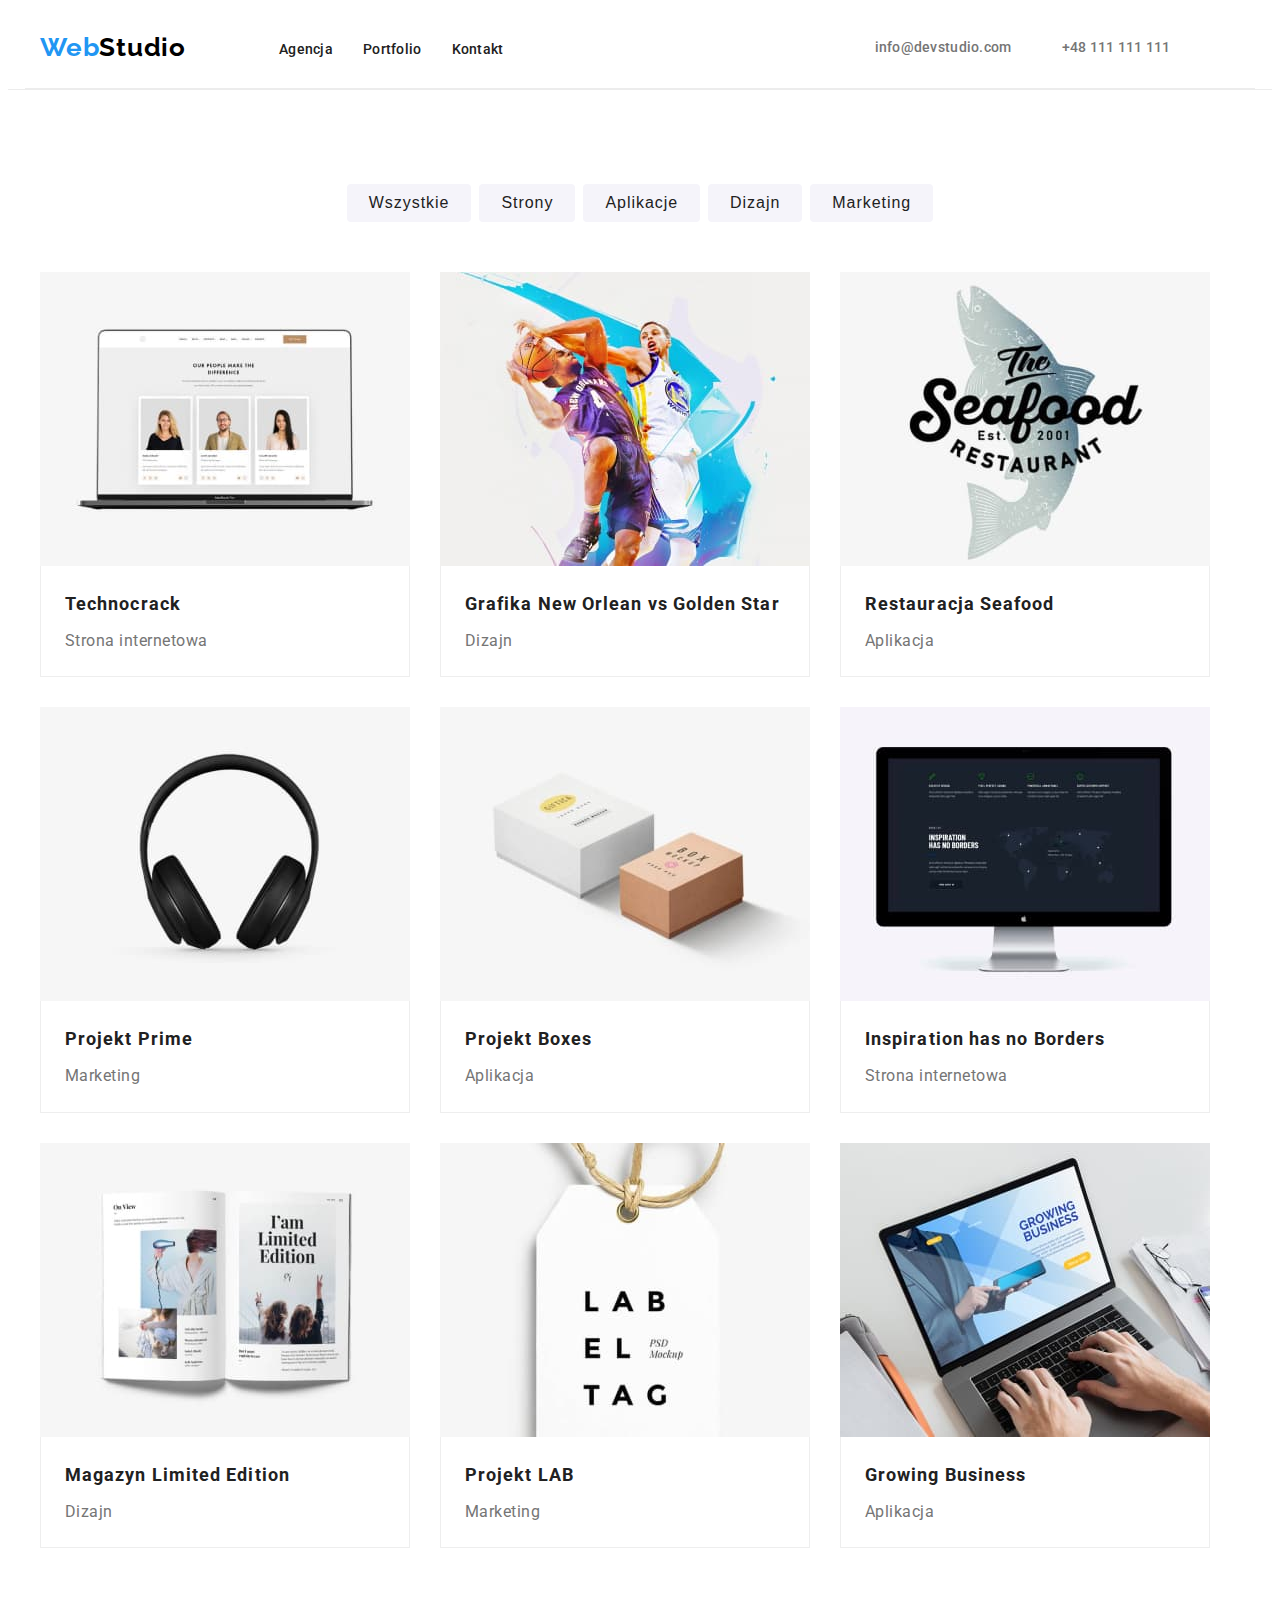
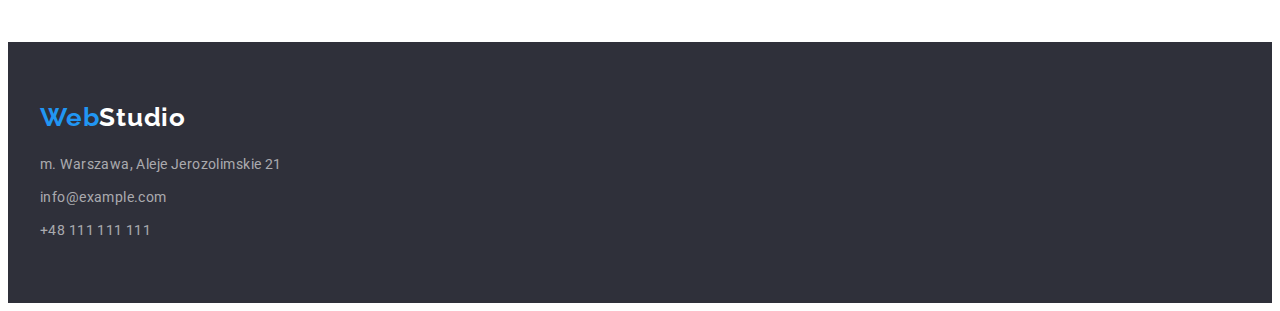
==== commit e41d1f78: "new" ====
--- a/portfolio.html
+++ b/portfolio.html
@@ -70,7 +70,7 @@
           </ul>
         </div>
 
-        <!--OFFER-->\
+        <!--OFFER-->
 
         <div class="container">
           <ul class="photo-list">
--- a/css/styles.css
+++ b/css/styles.css
@@ -18,8 +18,25 @@
   --header-border-bottom-color: #ececec;
 }
 
+h1,
+h2,
+h3,
+h4,
+h5,
+h6,
+p {
+  margin: 0;
+}
+
+a {
+  margin: 0;
+  text-decoration: none;
+}
+
 ul {
-  margin: 0px;
+  margin: 0;
+  list-style: none;
+  padding: 0;
 }
 
 li {
@@ -145,7 +162,7 @@
   color: var(--object-primary-background-color);
 }
 
-.slogan-container-section {
+.slogan-container {
   background-color: var(--page-secondary-background-color);
   margin: 0 auto;
   text-align: center;
@@ -192,30 +209,29 @@
   letter-spacing: 0.03em;
   font-size: 14px;
   width: 100%;
+  background-color: var(--page-quarternary-background-color);
   padding-bottom: 0;
-  padding-left: 15px;
-  padding-right: 15px;
-  background-color: var(--page-quarternary-background-color);
 }
 
 .advantage-list {
-  list-style-type: none;
-  display: flex;
-  padding-left: 15px;
-  padding-right: 15px;
+  display: flex;
   justify-content: space-between;
   column-gap: 30px;
+  text-align: justify;
 }
 
 .advantage-title {
+  font-size: 14px;
   line-height: 1.14;
   text-transform: uppercase;
   color: var(--text-primary-color);
+  margin-bottom: 10px;
 }
 
 .advantage-text {
   color: var(--text-secondary-color);
-  line-height: 2;
+  line-height: 1.7;
+  width: 270px;
 }
 
 /* OFFER */
@@ -227,6 +243,7 @@
 .offer-header {
   color: var(--text-primary-color);
   background-color: var(--page-quarternary-background-color);
+  font-weight: 700;
   font-size: 36px;
   line-height: 1.16;
   letter-spacing: 0.03em;
@@ -237,9 +254,6 @@
   list-style-type: none;
   display: flex;
   justify-content: space-between;
-  width: 100%;
-  padding: 0 15px;
-  margin-top: 50px;
   gap: 30px;
 }
 
@@ -256,8 +270,8 @@
   color: var(--text-primary-color);
   font-size: 36px;
   line-height: 1.16;
-  letter-spacing: 0.03em;
-  text-align: center;
+  text-align: center;
+  letter-spacing: 0.03em;
   margin-bottom: 50px;
 }
 
@@ -265,8 +279,6 @@
   display: flex;
   justify-content: space-between;
   width: 100%;
-  padding: 0 15px;
-  margin-top: 50px;
 }
 
 .team-box-img {
@@ -357,13 +369,19 @@
   justify-content: center;
   column-gap: 8px;
   padding-left: 0;
+  margin-bottom: 50px;
+}
+.container-button:hover,
+.container-button:focus {
+  background-color: var(--object-primary-background-color);
+  color: var(--object-secondary-background-color);
+  box-shadow: 0px 4px 4px var(--primary-box-shadow-color);
 }
 
 .container-button {
   background-color: var(--page-tertiary-background-color);
   color: var(--text-primary-color);
   border: 0;
-
   border-radius: 4px;
   font-weight: 500;
   font-size: 16px;
@@ -371,7 +389,6 @@
   text-align: center;
   cursor: pointer;
   letter-spacing: 0.06em;
-
   padding: 6px 22px;
 }
 
